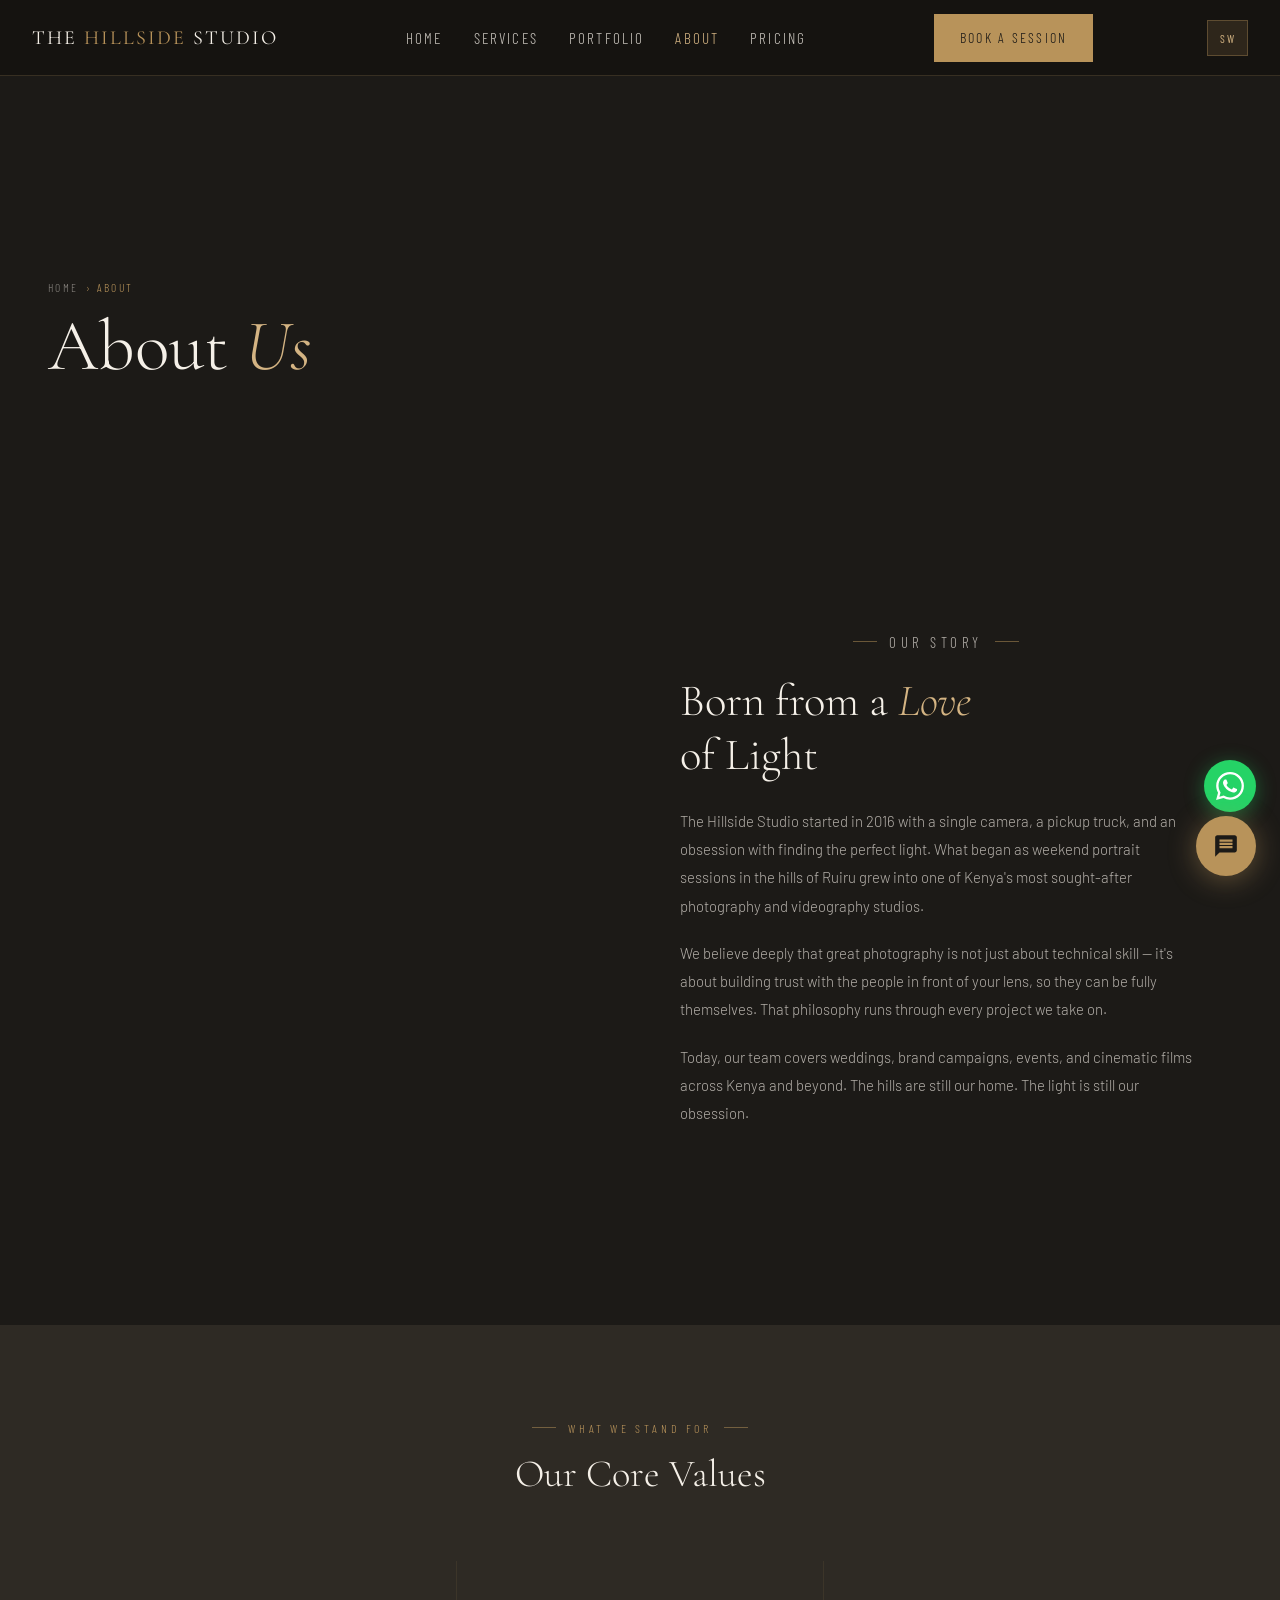
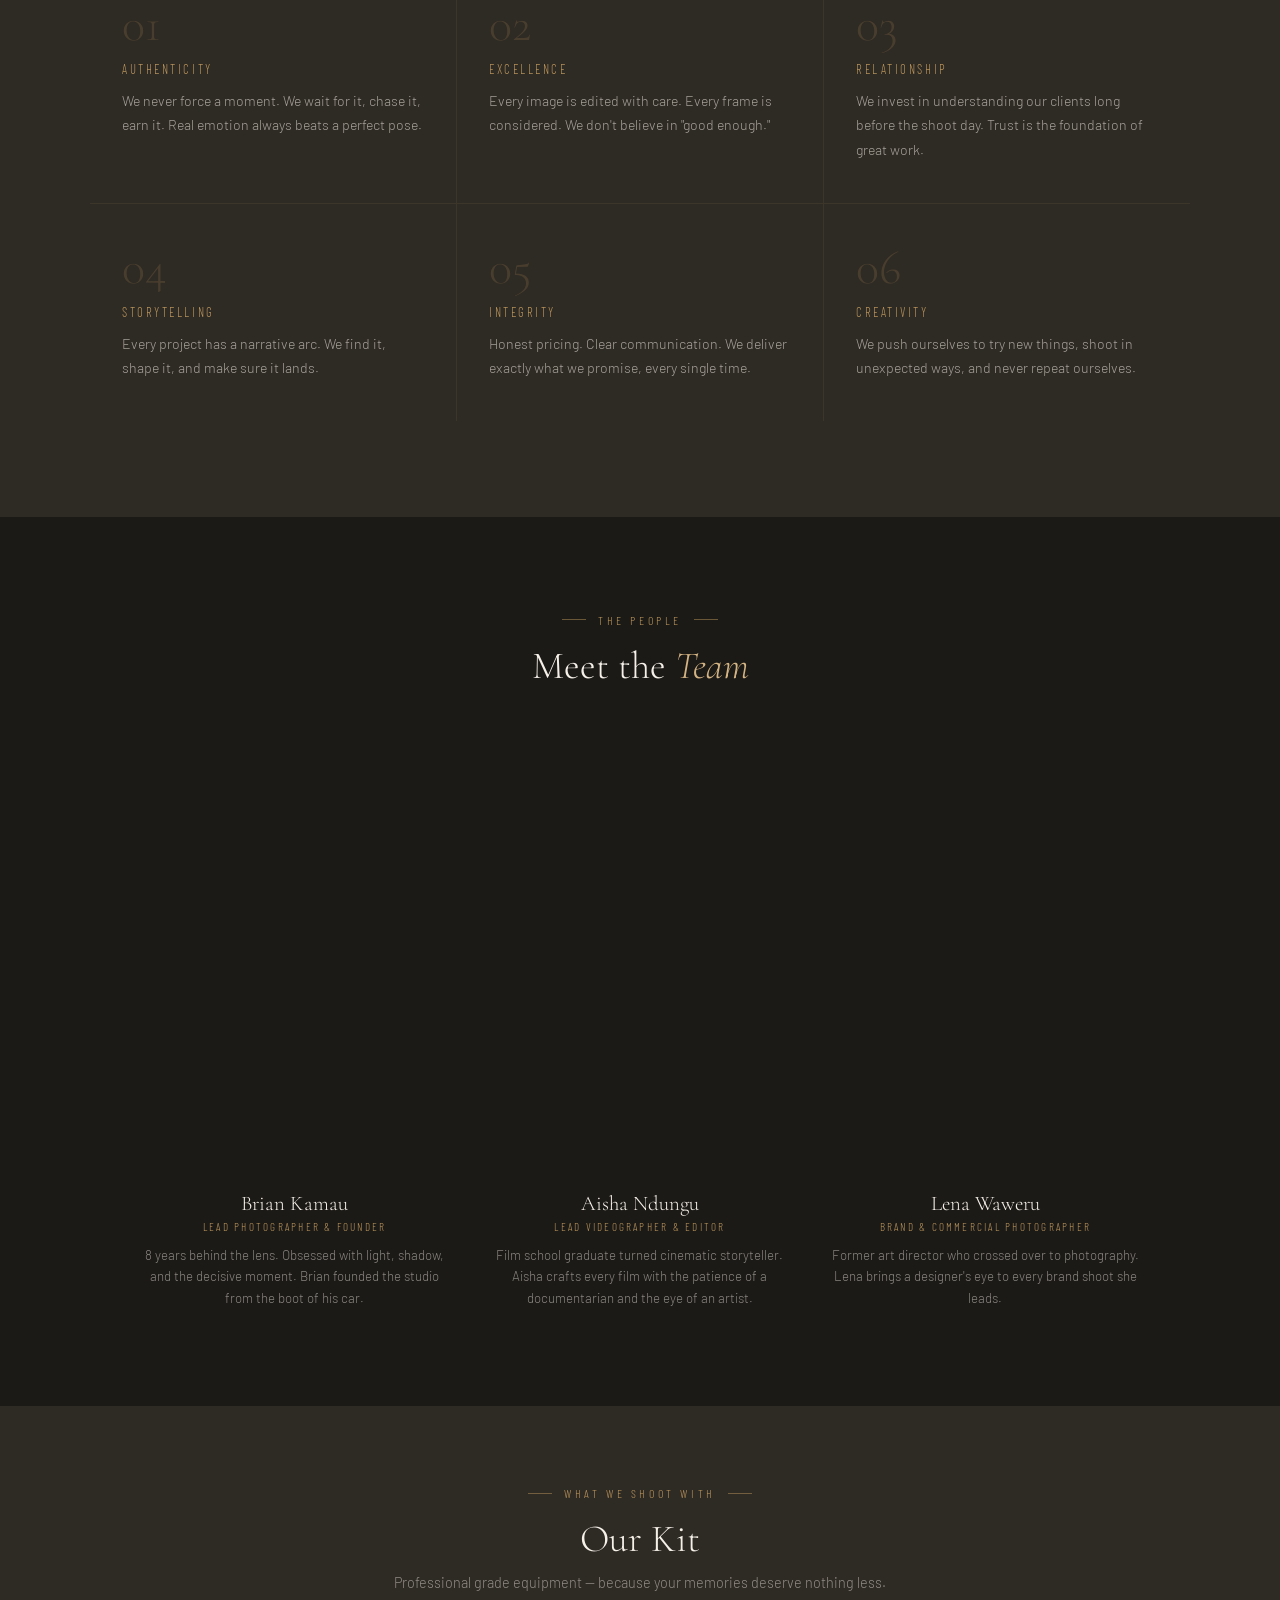
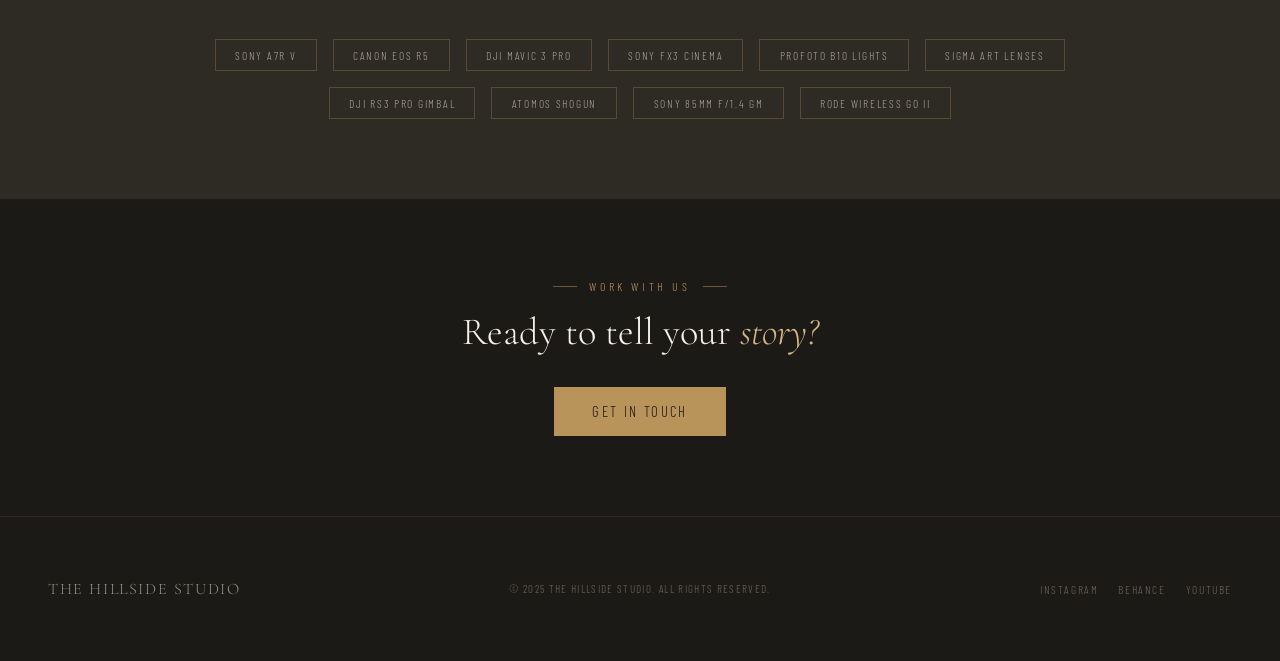
==== about.html @ 827be0e1 "done" ====
<!DOCTYPE html>
<html lang="en">
<head>
<meta charset="UTF-8"/><meta name="viewport" content="width=device-width, initial-scale=1.0"/>
<title>About — The Hillside Studio</title>
<link rel="preconnect" href="https://fonts.googleapis.com"/><link rel="preconnect" href="https://fonts.gstatic.com" crossorigin/>
<link href="https://fonts.googleapis.com/css2?family=Cormorant+Garamond:ital,wght@0,300;0,400;1,300;1,400&family=Barlow:wght@300;400;500&family=Barlow+Condensed:wght@300;400;500;600&display=swap" rel="stylesheet"/>
<link rel="stylesheet" href="shared.css"/>
<style>
.mission{display:grid;grid-template-columns:1fr 1fr;gap:5rem;align-items:center;padding:6rem 3rem;max-width:1200px;margin:0 auto}
.mission-img{width:100%;aspect-ratio:3/4;background:url('https://images.unsplash.com/photo-1552168324-d612d77725e3?w=900&q=80') center/cover;position:relative}
.mission-img::after{content:'';position:absolute;bottom:-1.5rem;right:-1.5rem;width:60%;height:40%;background:url('https://images.unsplash.com/photo-1516035069371-29a1b244cc32?w=600&q=80') center/cover;border:4px solid var(--charcoal)}
.mission-text h2{font-family:var(--font-serif);font-size:clamp(2rem,3.5vw,3rem);font-weight:300;line-height:1.2;margin-bottom:1.5rem}
.mission-text h2 em{color:var(--accent-light);font-style:italic}
.mission-text p{font-size:.93rem;line-height:1.9;color:rgba(245,240,232,.7);margin-bottom:1.2rem}
.values{background:var(--dark-brown);padding:6rem 3rem}
.values-header{text-align:center;max-width:500px;margin:0 auto 4rem}
.values-header h2{font-family:var(--font-serif);font-size:clamp(2rem,3vw,2.8rem);font-weight:300;margin-bottom:.75rem}
.values-grid{display:grid;grid-template-columns:repeat(3,1fr);gap:1px;max-width:1100px;margin:0 auto;background:rgba(184,147,90,.1)}
.value-card{background:var(--dark-brown);padding:2.5rem 2rem}
.v-num{font-family:var(--font-serif);font-size:3rem;color:rgba(184,147,90,.2);line-height:1;margin-bottom:.75rem}
.v-title{font-family:var(--font-cond);font-size:.8rem;letter-spacing:.2em;text-transform:uppercase;color:var(--accent);margin-bottom:.75rem}
.v-desc{font-size:.88rem;line-height:1.75;color:rgba(245,240,232,.6)}
.team{padding:6rem 3rem;max-width:1100px;margin:0 auto}
.team-header{text-align:center;margin-bottom:4rem}
.team-header h2{font-family:var(--font-serif);font-size:clamp(2rem,3vw,2.8rem);font-weight:300}
.team-grid{display:grid;grid-template-columns:repeat(3,1fr);gap:2rem}
.team-card{text-align:center}
.team-photo{width:100%;aspect-ratio:3/4;background-size:cover;background-position:center top;margin-bottom:1.25rem;filter:grayscale(20%);transition:filter .4s}
.team-card:hover .team-photo{filter:grayscale(0)}
.team-name{font-family:var(--font-serif);font-size:1.3rem;font-weight:300;margin-bottom:.25rem}
.team-role{font-family:var(--font-cond);font-size:.7rem;letter-spacing:.2em;text-transform:uppercase;color:var(--accent)}
.team-bio{font-size:.83rem;color:rgba(245,240,232,.5);line-height:1.65;margin-top:.75rem}
.gear{background:var(--dark-brown);padding:5rem 3rem;text-align:center}
.gear h2{font-family:var(--font-serif);font-size:clamp(1.8rem,3vw,2.5rem);font-weight:300;margin-bottom:.75rem}
.gear-sub{font-size:.9rem;color:rgba(245,240,232,.5);margin-bottom:3rem}
.gear-list{display:flex;flex-wrap:wrap;gap:1rem;justify-content:center;max-width:900px;margin:0 auto}
.gear-tag{font-family:var(--font-cond);font-size:.72rem;letter-spacing:.15em;text-transform:uppercase;border:1px solid rgba(184,147,90,.3);color:rgba(245,240,232,.6);padding:.5rem 1.2rem}
@media(max-width:768px){
  .mission{grid-template-columns:1fr;padding:4rem 1.5rem;gap:3rem}
  .mission-img::after{display:none}
  .values{padding:4rem 1.5rem}
  .values-grid{grid-template-columns:1fr}
  .team{padding:4rem 1.5rem}
  .team-grid{grid-template-columns:1fr 1fr}
  .gear{padding:4rem 1.5rem}
}
@media(max-width:500px){.team-grid{grid-template-columns:1fr}}
/* ── GLOBAL MOBILE TOUCH FIX ── */
a,button{-webkit-tap-highlight-color:transparent}
input,select,textarea{font-size:16px!important;} /* prevent iOS zoom */
@media(max-width:600px){
  .page-hero{padding:0 1.25rem 2.5rem}
  .page-hero-content h1{font-size:clamp(2rem,8vw,3rem)}
}
</style>
</head>
<body>
<nav id="navbar" class="solid">
  <a href="../index.html" class="nav-logo">The <span>Hillside</span> Studio</a>
  <ul class="nav-links">
    <li><a href="../index.html">Home</a></li><li><a href="services.html">Services</a></li><li><a href="portfolio.html">Portfolio</a></li><li><a href="about.html" class="active">About</a></li><li><a href="pricing.html">Pricing</a></li>
  </ul>
  <a href="contact.html" class="nav-cta" data-i18n="nav_book">Book a Session</a>
  <button class="lang-toggle" aria-label="Toggle language">SW</button>
  <button class="hamburger" id="hamburger"><span></span><span></span><span></span></button>
</nav>
<div class="mobile-menu" id="mobileMenu">
  <a href="../index.html">Home</a><a href="services.html">Services</a><a href="portfolio.html">Portfolio</a><a href="about.html">About</a><a href="pricing.html">Pricing</a>
  <a href="contact.html" class="mob-cta" data-i18n="mob_book">Book a Session</a>
  <button class="lang-toggle" aria-label="Toggle language">SW</button>
</div>

<div class="page-hero">
  <div class="page-hero-bg" style="background-image:url('https://images.unsplash.com/photo-1552168324-d612d77725e3?w=1600&q=80')"></div>
  <div class="page-hero-overlay"></div>
  <div class="page-hero-content">
    <div class="breadcrumb"><a href="../index.html">Home</a> › About</div>
    <h1>About <em>Us</em></h1>
  </div>
</div>

<section class="mission">
  <div class="mission-img reveal"></div>
  <div class="mission-text">
    <p class="section-label reveal" style="text-align:left">Our Story</p>
    <h2 class="reveal reveal-delay-1">Born from a <em>Love</em><br>of Light</h2>
    <p class="reveal reveal-delay-2">The Hillside Studio started in 2016 with a single camera, a pickup truck, and an obsession with finding the perfect light. What began as weekend portrait sessions in the hills of Ruiru grew into one of Kenya's most sought-after photography and videography studios.</p>
    <p class="reveal reveal-delay-2">We believe deeply that great photography is not just about technical skill — it's about building trust with the people in front of your lens, so they can be fully themselves. That philosophy runs through every project we take on.</p>
    <p class="reveal reveal-delay-2">Today, our team covers weddings, brand campaigns, events, and cinematic films across Kenya and beyond. The hills are still our home. The light is still our obsession.</p>
  </div>
</section>

<section class="values">
  <div class="values-header">
    <p class="section-label reveal">What We Stand For</p>
    <h2 class="reveal reveal-delay-1">Our Core Values</h2>
  </div>
  <div class="values-grid">
    <div class="value-card reveal"><div class="v-num">01</div><div class="v-title">Authenticity</div><p class="v-desc">We never force a moment. We wait for it, chase it, earn it. Real emotion always beats a perfect pose.</p></div>
    <div class="value-card reveal reveal-delay-1"><div class="v-num">02</div><div class="v-title">Excellence</div><p class="v-desc">Every image is edited with care. Every frame is considered. We don't believe in "good enough."</p></div>
    <div class="value-card reveal reveal-delay-2"><div class="v-num">03</div><div class="v-title">Relationship</div><p class="v-desc">We invest in understanding our clients long before the shoot day. Trust is the foundation of great work.</p></div>
    <div class="value-card reveal"><div class="v-num">04</div><div class="v-title">Storytelling</div><p class="v-desc">Every project has a narrative arc. We find it, shape it, and make sure it lands.</p></div>
    <div class="value-card reveal reveal-delay-1"><div class="v-num">05</div><div class="v-title">Integrity</div><p class="v-desc">Honest pricing. Clear communication. We deliver exactly what we promise, every single time.</p></div>
    <div class="value-card reveal reveal-delay-2"><div class="v-num">06</div><div class="v-title">Creativity</div><p class="v-desc">We push ourselves to try new things, shoot in unexpected ways, and never repeat ourselves.</p></div>
  </div>
</section>

<section class="team">
  <div class="team-header">
    <p class="section-label reveal">The People</p>
    <h2 class="reveal reveal-delay-1">Meet the <em style="color:var(--accent-light);font-style:italic">Team</em></h2>
  </div>
  <div class="team-grid">
    <div class="team-card reveal">
      <div class="team-photo" style="background-image:url('https://images.unsplash.com/photo-1506794778202-cad84cf45f1d?w=600&q=80')"></div>
      <div class="team-name">Brian Kamau</div>
      <div class="team-role">Lead Photographer & Founder</div>
      <p class="team-bio">8 years behind the lens. Obsessed with light, shadow, and the decisive moment. Brian founded the studio from the boot of his car.</p>
    </div>
    <div class="team-card reveal reveal-delay-1">
      <div class="team-photo" style="background-image:url('https://images.unsplash.com/photo-1531746020798-e6953c6e8e04?w=600&q=80')"></div>
      <div class="team-name">Aisha Ndungu</div>
      <div class="team-role">Lead Videographer & Editor</div>
      <p class="team-bio">Film school graduate turned cinematic storyteller. Aisha crafts every film with the patience of a documentarian and the eye of an artist.</p>
    </div>
    <div class="team-card reveal reveal-delay-2">
      <div class="team-photo" style="background-image:url('https://images.unsplash.com/photo-1544005313-94ddf0286df2?w=600&q=80')"></div>
      <div class="team-name">Lena Waweru</div>
      <div class="team-role">Brand & Commercial Photographer</div>
      <p class="team-bio">Former art director who crossed over to photography. Lena brings a designer's eye to every brand shoot she leads.</p>
    </div>
  </div>
</section>

<section class="gear">
  <p class="section-label reveal">What We Shoot With</p>
  <h2 class="reveal reveal-delay-1">Our Kit</h2>
  <p class="gear-sub reveal reveal-delay-2">Professional grade equipment — because your memories deserve nothing less.</p>
  <div class="gear-list reveal reveal-delay-2">
    <span class="gear-tag">Sony A7R V</span><span class="gear-tag">Canon EOS R5</span><span class="gear-tag">DJI Mavic 3 Pro</span><span class="gear-tag">Sony FX3 Cinema</span><span class="gear-tag">Profoto B10 Lights</span><span class="gear-tag">Sigma Art Lenses</span><span class="gear-tag">DJI RS3 Pro Gimbal</span><span class="gear-tag">Atomos Shogun</span><span class="gear-tag">Sony 85mm f/1.4 GM</span><span class="gear-tag">Rode Wireless GO II</span>
  </div>
</section>

<div style="text-align:center;padding:5rem 1.5rem">
  <p class="section-label reveal">Work With Us</p>
  <p class="reveal reveal-delay-1" style="font-family:var(--font-serif);font-size:clamp(1.8rem,3vw,2.8rem);font-weight:300;margin-bottom:2rem">Ready to tell your <em style="color:var(--accent-light);font-style:italic">story?</em></p>
  <a href="contact.html" class="btn-primary reveal reveal-delay-2">Get in Touch</a>
</div>

<footer class="site-footer">
  <div class="footer-logo">The Hillside Studio</div>
  <div class="footer-copy">© 2025 The Hillside Studio. All rights reserved.</div>
  <div class="footer-social"><a href="#">Instagram</a><a href="#">Behance</a><a href="#">YouTube</a></div>
</footer>

<button class="wa-btn" id="waBtn" aria-label="WhatsApp" data-tooltip="Chat on WhatsApp"><svg viewBox="0 0 24 24"><path d="M17.472 14.382c-.297-.149-1.758-.867-2.03-.967-.273-.099-.471-.148-.67.15-.197.297-.767.966-.94 1.164-.173.199-.347.223-.644.075-.297-.15-1.255-.463-2.39-1.475-.883-.788-1.48-1.761-1.653-2.059-.173-.297-.018-.458.13-.606.134-.133.298-.347.446-.52.149-.174.198-.298.298-.497.099-.198.05-.371-.025-.52-.075-.149-.669-1.612-.916-2.207-.242-.579-.487-.5-.669-.51-.173-.008-.371-.01-.57-.01-.198 0-.52.074-.792.372-.272.297-1.04 1.016-1.04 2.479 0 1.462 1.065 2.875 1.213 3.074.149.198 2.096 3.2 5.077 4.487.709.306 1.262.489 1.694.625.712.227 1.36.195 1.871.118.571-.085 1.758-.719 2.006-1.413.248-.694.248-1.289.173-1.413-.074-.124-.272-.198-.57-.347m-5.421 7.403h-.004a9.87 9.87 0 01-5.031-1.378l-.361-.214-3.741.982.998-3.648-.235-.374a9.86 9.86 0 01-1.51-5.26c.001-5.45 4.436-9.884 9.888-9.884 2.64 0 5.122 1.03 6.988 2.898a9.825 9.825 0 012.893 6.994c-.003 5.45-4.437 9.884-9.885 9.884m8.413-18.297A11.815 11.815 0 0012.05 0C5.495 0 .16 5.335.157 11.892c0 2.096.547 4.142 1.588 5.945L.057 24l6.305-1.654a11.882 11.882 0 005.683 1.448h.005c6.554 0 11.89-5.335 11.893-11.893a11.821 11.821 0 00-3.48-8.413z"/></svg></button>
<button class="chatbot-bubble" id="chatBubble"><svg viewBox="0 0 24 24"><path d="M20 2H4c-1.1 0-2 .9-2 2v18l4-4h14c1.1 0 2-.9 2-2V4c0-1.1-.9-2-2-2zm-2 12H6v-2h12v2zm0-3H6V9h12v2zm0-3H6V6h12v2z"/></svg><span class="notif" id="chatNotif"></span></button>
<div class="chatbot-window" id="chatWindow">
  <div class="chatbot-header"><div class="chat-avatar">H</div><div class="chat-header-info"><div class="chat-header-name">Hilda — Studio Assistant</div><div class="chat-header-status">Online now</div></div><button class="chatbot-close" id="chatClose">✕</button></div>
  <div class="chatbot-msgs" id="chatMsgs"><div class="msg bot">Want to know more about our team or studio? Ask me anything!</div></div>
  <div class="chat-suggestions" id="chatSuggestions"><button class="chat-suggestion">Meet the team</button><button class="chat-suggestion">Our photography style</button><button class="chat-suggestion">Book a session</button></div>
  <div class="chatbot-input-row"><input class="chatbot-input" id="chatInput" type="text" placeholder="Ask about the team…"/><button class="chatbot-send" id="chatSend">Send</button></div>
</div>
<script src="shared.js"></script><script>initNav(true);</script>
</body></html>
---- shared.css ----
/* ══════════════════════════════════════════════
   THE HILLSIDE STUDIO — SHARED STYLES v2
   Full responsive overhaul: mobile-first
══════════════════════════════════════════════ */

*, *::before, *::after { box-sizing: border-box; margin: 0; padding: 0; }

:root {
  --cream: #F5F0E8;
  --charcoal: #1C1A17;
  --dark-brown: #2E2A24;
  --mid: #6B6357;
  --accent: #B8935A;
  --accent-light: #D4B483;
  --accent-dark: #8C6B3A;
  --font-serif: 'Cormorant Garamond', Georgia, serif;
  --font-sans: 'Barlow', sans-serif;
  --font-cond: 'Barlow Condensed', sans-serif;
  /* spacing scale */
  --space-xs: 0.5rem;
  --space-sm: 1rem;
  --space-md: 2rem;
  --space-lg: 4rem;
  --space-xl: 6rem;
  /* touch targets */
  --touch: 48px;
}

html { scroll-behavior: smooth; font-size: 16px; }
body {
  background: var(--charcoal);
  color: var(--cream);
  font-family: var(--font-sans);
  font-weight: 300;
  overflow-x: hidden;
  -webkit-font-smoothing: antialiased;
}

/* ══ NAV ══ */
nav {
  position: fixed; top: 0; left: 0; right: 0; z-index: 200;
  display: flex; align-items: center; justify-content: space-between;
  padding: 1.4rem 2rem;
  transition: background 0.4s ease, padding 0.4s ease, box-shadow 0.4s ease;
}
nav.scrolled, nav.solid {
  background: rgba(22, 20, 17, 0.97);
  backdrop-filter: blur(16px);
  -webkit-backdrop-filter: blur(16px);
  padding: 0.85rem 2rem;
  box-shadow: 0 1px 0 rgba(184,147,90,0.18);
}

/* Logo — bigger, more readable */
.nav-logo {
  font-family: var(--font-serif);
  font-size: 1.25rem;
  font-weight: 400;
  letter-spacing: 0.1em;
  text-transform: uppercase;
  color: var(--cream);
  text-decoration: none;
  line-height: 1;
  flex-shrink: 0;
  z-index: 210;
}
.nav-logo span { color: var(--accent); }

/* Desktop links */
.nav-links {
  display: flex;
  gap: 0.25rem;
  list-style: none;
}
.nav-links a {
  font-family: var(--font-cond);
  font-size: 0.95rem;
  letter-spacing: 0.14em;
  text-transform: uppercase;
  color: var(--cream);
  text-decoration: none;
  padding: 0.5rem 0.85rem;
  opacity: 0.8;
  transition: opacity 0.25s, color 0.25s;
  min-height: var(--touch);
  display: flex; align-items: center;
}
.nav-links a:hover, .nav-links a.active {
  opacity: 1;
  color: var(--accent-light);
}

/* CTA Button — desktop */
.nav-cta {
  font-family: var(--font-cond);
  font-size: 0.88rem;
  letter-spacing: 0.16em;
  text-transform: uppercase;
  color: var(--charcoal);
  background: var(--accent);
  padding: 0.7rem 1.6rem;
  text-decoration: none;
  min-height: var(--touch);
  display: flex; align-items: center;
  transition: background 0.25s, transform 0.2s;
  white-space: nowrap;
}
.nav-cta:hover { background: var(--accent-light); transform: translateY(-1px); }

/* ══ HAMBURGER ══ */
.hamburger {
  display: none;
  flex-direction: column;
  justify-content: center;
  gap: 6px;
  cursor: pointer;
  background: none;
  border: none;
  padding: 10px;
  z-index: 210;
  min-width: var(--touch);
  min-height: var(--touch);
}
.hamburger span {
  display: block;
  width: 28px; height: 2px;
  background: var(--cream);
  border-radius: 2px;
  transition: transform 0.35s cubic-bezier(0.23,1,0.32,1), opacity 0.25s, width 0.3s;
  transform-origin: center;
}
.hamburger.open span:nth-child(1) { transform: translateY(8px) rotate(45deg); }
.hamburger.open span:nth-child(2) { opacity: 0; width: 0; }
.hamburger.open span:nth-child(3) { transform: translateY(-8px) rotate(-45deg); }

/* ══ MOBILE MENU OVERLAY ══ */
.mobile-menu {
  position: fixed; inset: 0; z-index: 190;
  background: rgba(18, 16, 13, 0.99);
  display: flex; flex-direction: column;
  align-items: center; justify-content: center;
  gap: 0;
  opacity: 0; pointer-events: none;
  transition: opacity 0.38s ease;
  padding: 2rem;
}
.mobile-menu.open { opacity: 1; pointer-events: all; }

.mobile-menu a {
  font-family: var(--font-serif);
  font-size: clamp(2rem, 8vw, 3rem);
  font-weight: 300;
  color: rgba(245,240,232,0.85);
  text-decoration: none;
  padding: 0.65rem 0;
  width: 100%; text-align: center;
  border-bottom: 1px solid rgba(184,147,90,0.1);
  opacity: 0; transform: translateY(18px);
  transition: opacity 0.4s, transform 0.4s, color 0.25s;
}
.mobile-menu a:first-child { border-top: 1px solid rgba(184,147,90,0.1); }
.mobile-menu.open a { opacity: 1; transform: translateY(0); }
.mobile-menu.open a:nth-child(1) { transition-delay: 0.08s; }
.mobile-menu.open a:nth-child(2) { transition-delay: 0.13s; }
.mobile-menu.open a:nth-child(3) { transition-delay: 0.18s; }
.mobile-menu.open a:nth-child(4) { transition-delay: 0.23s; }
.mobile-menu.open a:nth-child(5) { transition-delay: 0.28s; }
.mobile-menu.open a:nth-child(6) { transition-delay: 0.33s; }
.mobile-menu a:hover { color: var(--accent-light); }

.mobile-menu .mob-cta {
  font-family: var(--font-cond);
  font-size: 0.95rem;
  letter-spacing: 0.2em;
  text-transform: uppercase;
  color: var(--charcoal) !important;
  background: var(--accent);
  margin-top: 2rem;
  padding: 1rem 2.5rem;
  border: none !important;
  border-radius: 0;
  min-height: var(--touch);
  display: inline-flex; align-items: center; justify-content: center;
  width: auto;
}

/* ══ SHARED BUTTONS ══ */
.btn-primary {
  font-family: var(--font-cond);
  font-size: 0.92rem;
  letter-spacing: 0.16em;
  text-transform: uppercase;
  color: var(--charcoal);
  background: var(--accent);
  padding: 0.95rem 2.4rem;
  text-decoration: none;
  display: inline-flex; align-items: center; justify-content: center;
  min-height: var(--touch);
  transition: background 0.25s, transform 0.2s;
  white-space: nowrap;
}
.btn-primary:hover { background: var(--accent-light); transform: translateY(-2px); }

.btn-outline {
  font-family: var(--font-cond);
  font-size: 0.92rem;
  letter-spacing: 0.16em;
  text-transform: uppercase;
  color: var(--cream);
  border: 1px solid rgba(245,240,232,0.4);
  padding: 0.95rem 2.4rem;
  text-decoration: none;
  display: inline-flex; align-items: center; justify-content: center;
  min-height: var(--touch);
  transition: border-color 0.25s, background 0.25s, transform 0.2s;
  white-space: nowrap;
}
.btn-outline:hover {
  border-color: var(--accent);
  background: rgba(184,147,90,0.1);
  transform: translateY(-2px);
}

/* ══ SECTION LABEL ══ */
.section-label {
  font-family: var(--font-cond);
  font-size: 0.75rem;
  letter-spacing: 0.3em;
  text-transform: uppercase;
  color: var(--accent);
  margin-bottom: 1rem;
  text-align: center;
  display: flex; align-items: center; justify-content: center; gap: 0.75rem;
}
.section-label::before, .section-label::after {
  content: ''; display: block;
  width: 24px; height: 1px; background: var(--accent); opacity: 0.5;
}

/* ══ SCROLL REVEAL ══ */
.reveal {
  opacity: 0; transform: translateY(24px);
  transition: opacity 0.75s ease, transform 0.75s ease;
}
.reveal.visible { opacity: 1; transform: translateY(0); }
.reveal-delay-1 { transition-delay: 0.1s; }
.reveal-delay-2 { transition-delay: 0.2s; }
.reveal-delay-3 { transition-delay: 0.3s; }
.reveal-delay-4 { transition-delay: 0.4s; }

/* ══ PAGE HERO (inner pages) ══ */
.page-hero {
  height: clamp(320px, 50vh, 520px);
  position: relative;
  display: flex; align-items: flex-end;
  padding: 0 clamp(1.5rem, 5vw, 3rem) clamp(2.5rem, 5vw, 4rem);
  overflow: hidden;
  margin-top: 0;
}
.page-hero-bg {
  position: absolute; inset: 0;
  background-size: cover; background-position: center;
}
.page-hero-overlay {
  position: absolute; inset: 0;
  background: linear-gradient(to bottom, rgba(28,26,23,0.35) 0%, rgba(28,26,23,0.88) 100%);
}
.page-hero-content { position: relative; z-index: 2; }
.page-hero-content h1 {
  font-family: var(--font-serif);
  font-size: clamp(2.4rem, 6vw, 4.5rem);
  font-weight: 300; line-height: 1.08;
}
.page-hero-content h1 em { color: var(--accent-light); font-style: italic; }

.breadcrumb {
  font-family: var(--font-cond);
  font-size: 0.72rem;
  letter-spacing: 0.2em;
  text-transform: uppercase;
  color: var(--accent);
  margin-bottom: 0.9rem;
  display: flex; align-items: center; gap: 0.5rem;
}
.breadcrumb a { color: rgba(245,240,232,0.5); text-decoration: none; transition: color 0.2s; }
.breadcrumb a:hover { color: var(--accent); }
.breadcrumb span { opacity: 0.4; }

/* ══ CHATBOT ══ */
.chatbot-bubble {
  position: fixed; bottom: 1.5rem; right: 1.5rem; z-index: 500;
  width: 60px; height: 60px; border-radius: 50%;
  background: var(--accent); border: none; cursor: pointer;
  display: flex; align-items: center; justify-content: center;
  box-shadow: 0 4px 28px rgba(184,147,90,0.45);
  transition: transform 0.3s, box-shadow 0.3s;
}
.chatbot-bubble:hover { transform: scale(1.08); box-shadow: 0 6px 36px rgba(184,147,90,0.6); }
.chatbot-bubble:active { transform: scale(0.96); }
.chatbot-bubble svg { width: 26px; height: 26px; fill: var(--charcoal); }
.chatbot-bubble .notif {
  position: absolute; top: 3px; right: 3px;
  width: 12px; height: 12px; background: #e05252; border-radius: 50%;
  border: 2px solid var(--charcoal);
  display: none;
  animation: pulse 2s infinite;
}
@keyframes pulse { 0%,100%{transform:scale(1)} 50%{transform:scale(1.2)} }

.chatbot-window {
  position: fixed;
  bottom: 5.5rem; right: 1.5rem;
  z-index: 500;
  width: min(380px, calc(100vw - 2rem));
  max-height: min(580px, calc(100vh - 8rem));
  background: var(--dark-brown);
  border: 1px solid rgba(184,147,90,0.22);
  display: flex; flex-direction: column;
  opacity: 0; pointer-events: none;
  transform: translateY(14px) scale(0.97);
  transition: opacity 0.32s ease, transform 0.32s ease;
  overflow: hidden;
  box-shadow: 0 16px 48px rgba(0,0,0,0.5);
}
.chatbot-window.open { opacity: 1; pointer-events: all; transform: translateY(0) scale(1); }

.chatbot-header {
  display: flex; align-items: center; gap: 0.75rem;
  padding: 0.9rem 1.1rem;
  background: rgba(184,147,90,0.1);
  border-bottom: 1px solid rgba(184,147,90,0.15);
  flex-shrink: 0;
}
.chat-avatar {
  width: 36px; height: 36px; border-radius: 50%;
  background: var(--accent); flex-shrink: 0;
  display: flex; align-items: center; justify-content: center;
  font-family: var(--font-serif); font-size: 1.1rem;
  color: var(--charcoal); font-weight: 400;
}
.chat-header-info { flex: 1; min-width: 0; }
.chat-header-name {
  font-family: var(--font-cond); font-size: 0.82rem;
  letter-spacing: 0.1em; text-transform: uppercase; color: var(--cream);
}
.chat-header-status {
  font-size: 0.72rem; color: #6dc97a; margin-top: 2px;
  display: flex; align-items: center; gap: 0.4rem;
}
.chat-header-status::before {
  content: ''; display: block; width: 7px; height: 7px;
  background: #6dc97a; border-radius: 50%;
  animation: pulse 2.5s infinite;
}
.chatbot-close {
  background: none; border: none; cursor: pointer;
  color: var(--mid); font-size: 1.4rem; line-height: 1;
  padding: 6px; min-width: 36px; min-height: 36px;
  display: flex; align-items: center; justify-content: center;
  transition: color 0.2s;
}
.chatbot-close:hover { color: var(--cream); }

.chatbot-msgs {
  flex: 1; overflow-y: auto; padding: 1rem;
  display: flex; flex-direction: column; gap: 0.7rem;
  scroll-behavior: smooth;
  scrollbar-width: thin;
  scrollbar-color: rgba(184,147,90,0.2) transparent;
  overscroll-behavior: contain;
}
.msg {
  max-width: 88%; font-size: 0.875rem; line-height: 1.6;
  padding: 0.7rem 1rem;
  animation: msgIn 0.28s ease;
}
@keyframes msgIn { from{opacity:0;transform:translateY(6px)} to{opacity:1;transform:translateY(0)} }
.msg.bot {
  background: rgba(255,255,255,0.05);
  color: var(--cream); align-self: flex-start;
  border-left: 2px solid var(--accent);
}
.msg.user {
  background: var(--accent); color: var(--charcoal);
  align-self: flex-end; font-weight: 400;
}
.msg.typing {
  display: flex; gap: 5px; align-items: center;
  padding: 0.85rem 1rem; background: rgba(255,255,255,0.05);
  border-left: 2px solid var(--accent); align-self: flex-start;
}
.dot { width: 7px; height: 7px; background: var(--mid); border-radius: 50%; animation: blink 1.2s infinite; }
.dot:nth-child(2) { animation-delay: 0.2s; }
.dot:nth-child(3) { animation-delay: 0.4s; }
@keyframes blink { 0%,80%,100%{opacity:0.3} 40%{opacity:1} }

.chat-suggestions {
  display: flex; flex-wrap: wrap; gap: 0.4rem;
  padding: 0.5rem 1rem 0.6rem;
  flex-shrink: 0;
}
.chat-suggestion {
  font-family: var(--font-cond); font-size: 0.72rem;
  letter-spacing: 0.06em; text-transform: uppercase;
  background: transparent; border: 1px solid rgba(184,147,90,0.32);
  color: var(--accent-light); padding: 0.4rem 0.85rem; cursor: pointer;
  transition: background 0.22s, border-color 0.22s;
  min-height: 36px; display: flex; align-items: center;
}
.chat-suggestion:hover { background: rgba(184,147,90,0.12); border-color: var(--accent); }

.chatbot-input-row {
  display: flex; border-top: 1px solid rgba(184,147,90,0.15); flex-shrink: 0;
}
.chatbot-input {
  flex: 1; background: transparent; border: none; outline: none;
  padding: 0.9rem 1rem;
  font-family: var(--font-sans); font-size: 0.92rem;
  color: var(--cream); font-weight: 300;
  min-height: var(--touch);
}
.chatbot-input::placeholder { color: var(--mid); }
.chatbot-send {
  background: var(--accent); border: none; cursor: pointer;
  padding: 0 1.2rem; color: var(--charcoal);
  font-family: var(--font-cond); font-size: 0.8rem;
  letter-spacing: 0.1em; text-transform: uppercase;
  min-width: 60px; min-height: var(--touch);
  transition: background 0.22s;
  flex-shrink: 0;
}
.chatbot-send:hover { background: var(--accent-light); }
.chatbot-send:active { background: var(--accent-dark); }

/* ══ FOOTER ══ */
.site-footer {
  padding: clamp(2rem, 4vw, 3rem);
  display: grid;
  grid-template-columns: 1fr auto 1fr;
  align-items: center;
  border-top: 1px solid rgba(184,147,90,0.12);
  gap: 1rem;
}
.footer-logo {
  font-family: var(--font-serif); font-size: 1rem;
  letter-spacing: 0.1em; text-transform: uppercase;
  color: var(--cream); opacity: 0.55;
}
.footer-copy {
  font-family: var(--font-cond); font-size: 0.7rem;
  letter-spacing: 0.12em; text-transform: uppercase;
  color: var(--mid); text-align: center;
}
.footer-social {
  display: flex; gap: 1.25rem; justify-content: flex-end;
}
.footer-social a {
  font-family: var(--font-cond); font-size: 0.72rem;
  letter-spacing: 0.14em; text-transform: uppercase;
  color: var(--mid); text-decoration: none;
  transition: color 0.25s;
  min-height: var(--touch); display: flex; align-items: center;
}
.footer-social a:hover { color: var(--accent); }

/* ══ RESPONSIVE BREAKPOINTS ══ */

/* Tablet: hide desktop links, show hamburger */
@media (max-width: 900px) {
  .nav-links { display: none; }
  .nav-cta { display: none; }
  .hamburger { display: flex; }

  .site-footer {
    grid-template-columns: 1fr;
    text-align: center;
    gap: 1rem;
  }
  .footer-social { justify-content: center; }
}

/* Mobile */
@media (max-width: 600px) {
  nav { padding: 1rem 1.25rem; }
  nav.scrolled, nav.solid { padding: 0.75rem 1.25rem; }

  .nav-logo { font-size: 1.1rem; }

  .page-hero { padding: 0 1.25rem 2.5rem; }

  .chatbot-bubble { bottom: 1.25rem; right: 1.25rem; width: 56px; height: 56px; }
  .chatbot-window { bottom: 5rem; right: 0.75rem; width: calc(100vw - 1.5rem); }

  .site-footer { padding: 2rem 1.25rem; }

  .btn-primary, .btn-outline {
    font-size: 0.85rem; padding: 0.9rem 1.8rem;
  }
}

/* Very small phones */
@media (max-width: 380px) {
  .nav-logo { font-size: 1rem; letter-spacing: 0.06em; }
}

/* ══════════════════════════════════════════════
   WHATSAPP BUTTON + LANGUAGE TOGGLE — v3
══════════════════════════════════════════════ */

/* WhatsApp float button */
.wa-btn {
  position: fixed;
  bottom: 5.5rem;
  right: 1.5rem;
  z-index: 499;
  width: 52px; height: 52px;
  border-radius: 50%;
  background: #25D366;
  border: none; cursor: pointer;
  display: flex; align-items: center; justify-content: center;
  box-shadow: 0 4px 20px rgba(37,211,102,0.4);
  transition: transform 0.3s, box-shadow 0.3s;
}
.wa-btn:hover { transform: scale(1.1); box-shadow: 0 6px 28px rgba(37,211,102,0.55); }
.wa-btn:active { transform: scale(0.95); }
.wa-btn svg { width: 28px; height: 28px; fill: #fff; }

/* Tooltip on hover */
.wa-btn::before {
  content: attr(data-tooltip);
  position: absolute;
  right: calc(100% + 10px);
  top: 50%; transform: translateY(-50%);
  background: rgba(22,20,17,0.95);
  color: var(--cream);
  font-family: var(--font-cond);
  font-size: 0.68rem;
  letter-spacing: 0.12em;
  text-transform: uppercase;
  white-space: nowrap;
  padding: 0.4rem 0.75rem;
  border: 1px solid rgba(184,147,90,0.2);
  opacity: 0;
  pointer-events: none;
  transition: opacity 0.25s;
}
.wa-btn:hover::before { opacity: 1; }

/* Stack adjustment when both chatbot + wa visible */
.chatbot-bubble { bottom: 1.5rem; }
@media (max-width: 600px) {
  .wa-btn { bottom: 4.8rem; right: 1.25rem; width: 48px; height: 48px; }
  .wa-btn::before { display: none; }
  .chatbot-bubble { bottom: 1.25rem; right: 1.25rem; }
}

/* Language toggle button */
.lang-toggle {
  background: rgba(184,147,90,0.15);
  border: 1px solid rgba(184,147,90,0.35);
  color: var(--accent-light);
  font-family: var(--font-cond);
  font-size: 0.72rem;
  letter-spacing: 0.18em;
  text-transform: uppercase;
  padding: 0.38rem 0.7rem;
  cursor: pointer;
  transition: background 0.25s, border-color 0.25s, color 0.25s;
  min-height: 36px;
  display: flex; align-items: center;
}
.lang-toggle:hover {
  background: rgba(184,147,90,0.28);
  border-color: var(--accent);
  color: var(--cream);
}

/* Mobile lang toggle in menu */
.mobile-menu .lang-toggle {
  font-size: 0.85rem;
  padding: 0.6rem 1.5rem;
  margin-top: 0.5rem;
  border-color: rgba(184,147,90,0.3);
  background: transparent;
}

/* Success Modal (booking confirmation) */
.success-modal-overlay {
  position: fixed; inset: 0; z-index: 900;
  background: rgba(18,16,13,0.88);
  display: flex; align-items: center; justify-content: center;
  padding: 1.5rem;
  opacity: 0; pointer-events: none;
  transition: opacity 0.35s ease;
}
.success-modal-overlay.open { opacity: 1; pointer-events: all; }

.success-modal {
  background: var(--dark-brown);
  border: 1px solid rgba(184,147,90,0.25);
  max-width: 480px; width: 100%;
  padding: clamp(2rem,5vw,3rem);
  text-align: center;
  transform: translateY(20px) scale(0.97);
  transition: transform 0.35s ease;
  position: relative;
}
.success-modal-overlay.open .success-modal { transform: translateY(0) scale(1); }

.success-icon {
  width: 68px; height: 68px; border-radius: 50%;
  background: rgba(74,124,89,0.18);
  border: 1px solid rgba(74,124,89,0.45);
  margin: 0 auto 1.5rem;
  display: flex; align-items: center; justify-content: center;
  font-size: 1.8rem;
}
.success-modal h2 {
  font-family: var(--font-serif);
  font-size: clamp(1.6rem,3.5vw,2.2rem);
  font-weight: 300; line-height: 1.2;
  margin-bottom: 0.75rem; color: var(--cream);
}
.success-modal h2 em { color: var(--accent-light); font-style: italic; }
.success-modal p {
  font-size: 0.9rem; line-height: 1.75;
  color: rgba(245,240,232,0.62);
  margin-bottom: 1.75rem;
}
.success-modal-name {
  font-family: var(--font-cond); font-size: 0.72rem;
  letter-spacing: 0.18em; text-transform: uppercase;
  color: var(--accent); margin-bottom: 1.25rem;
}
.success-close {
  background: var(--accent); border: none; cursor: pointer;
  font-family: var(--font-cond); font-size: 0.82rem;
  letter-spacing: 0.16em; text-transform: uppercase;
  color: var(--charcoal); padding: 0.85rem 2rem;
  min-height: 48px; transition: background 0.25s;
}
.success-close:hover { background: var(--accent-light); }
.success-wa {
  display: inline-flex; align-items: center; gap: 0.5rem;
  font-family: var(--font-cond); font-size: 0.75rem;
  letter-spacing: 0.14em; text-transform: uppercase;
  color: #25D366; text-decoration: none;
  margin-top: 1rem; padding: 0.7rem 1.5rem;
  border: 1px solid rgba(37,211,102,0.35);
  transition: background 0.25s, border-color 0.25s;
  min-height: 44px;
}
.success-wa:hover { background: rgba(37,211,102,0.1); border-color: #25D366; }
.success-actions { display: flex; gap: 0.75rem; justify-content: center; flex-wrap: wrap; }
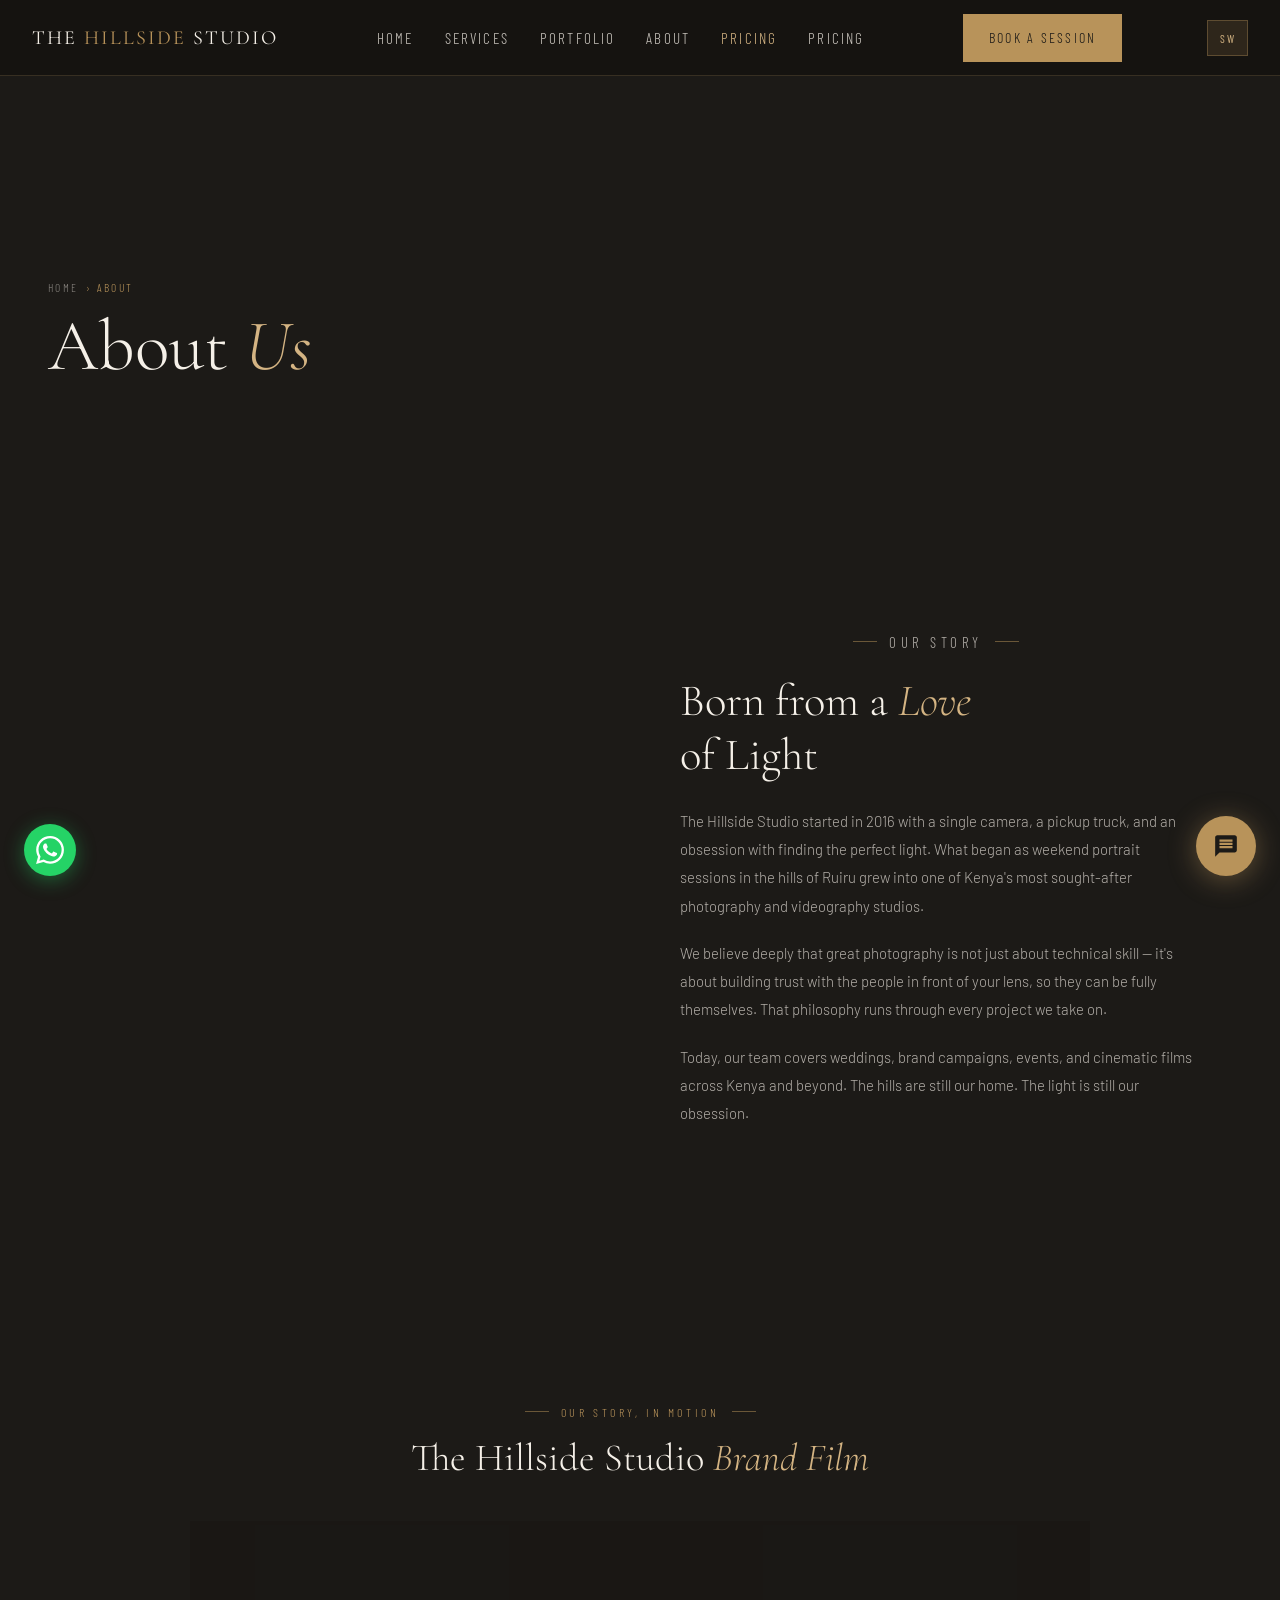
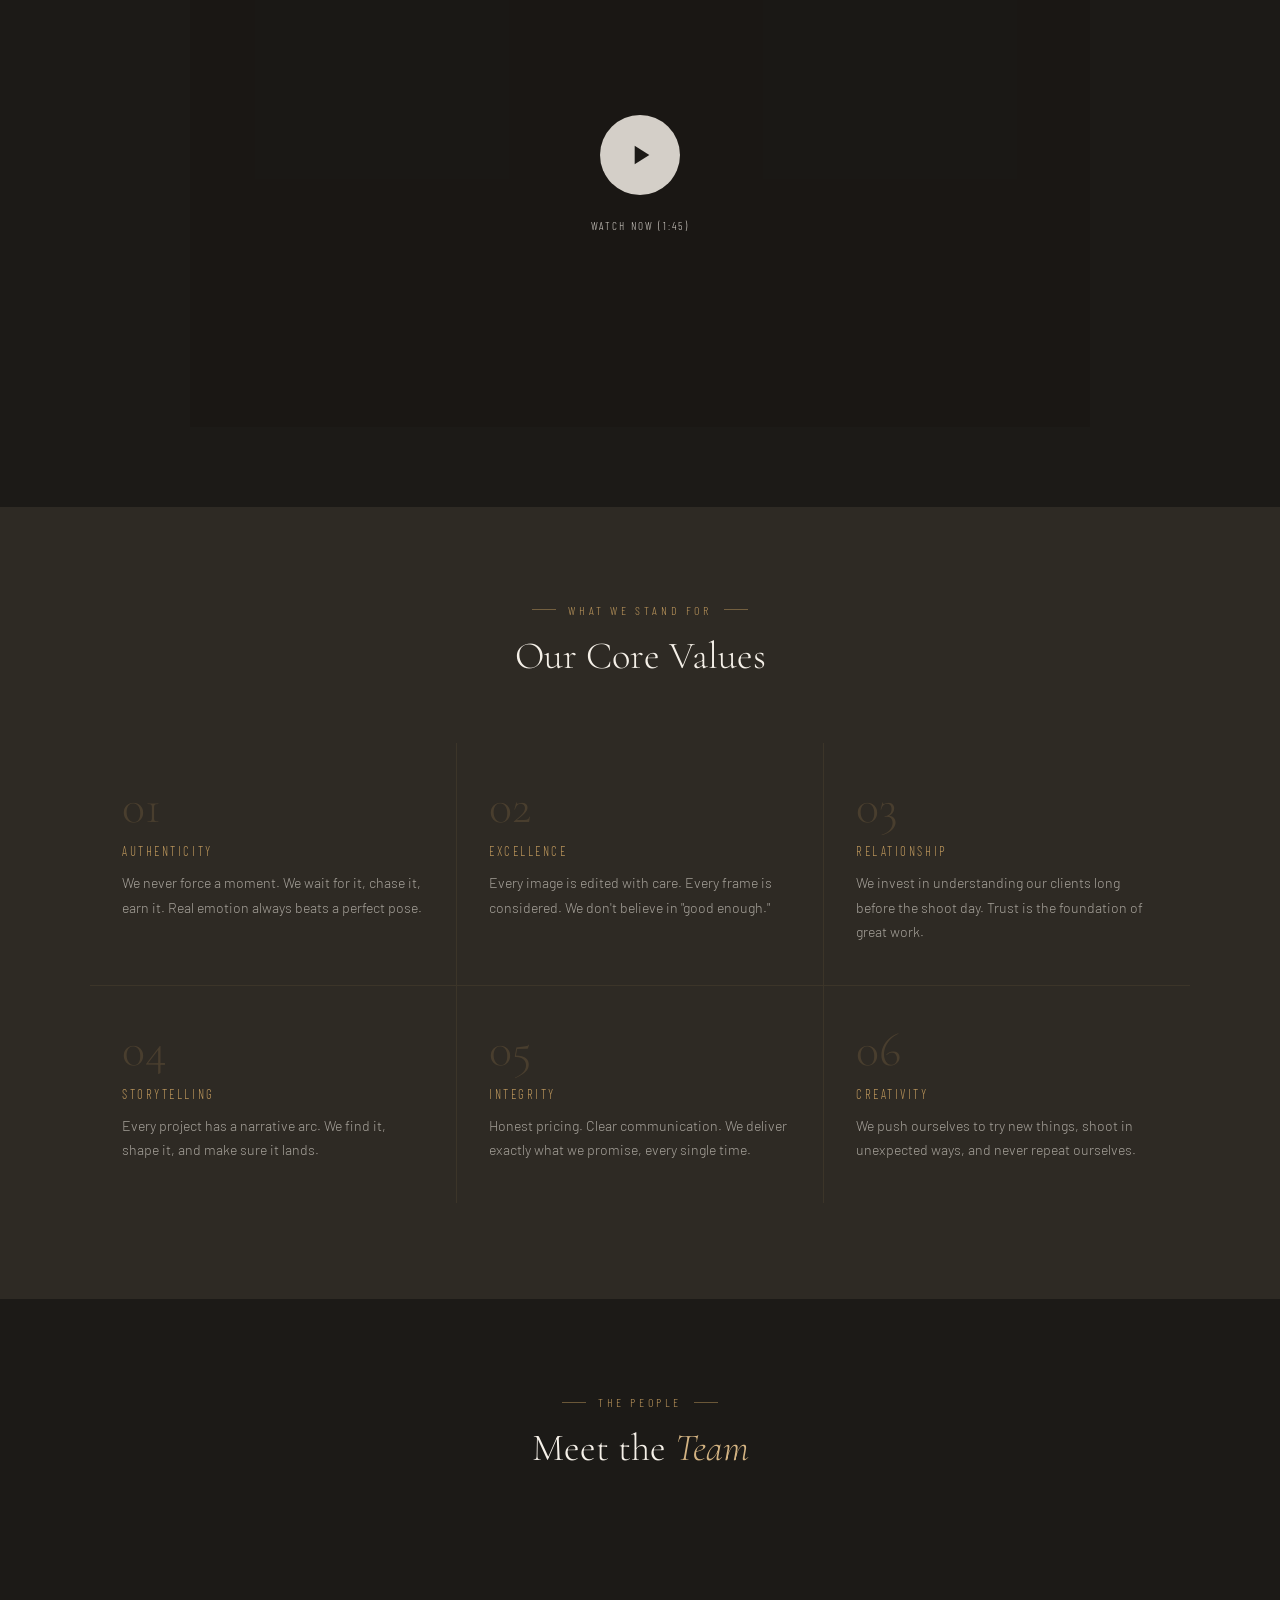
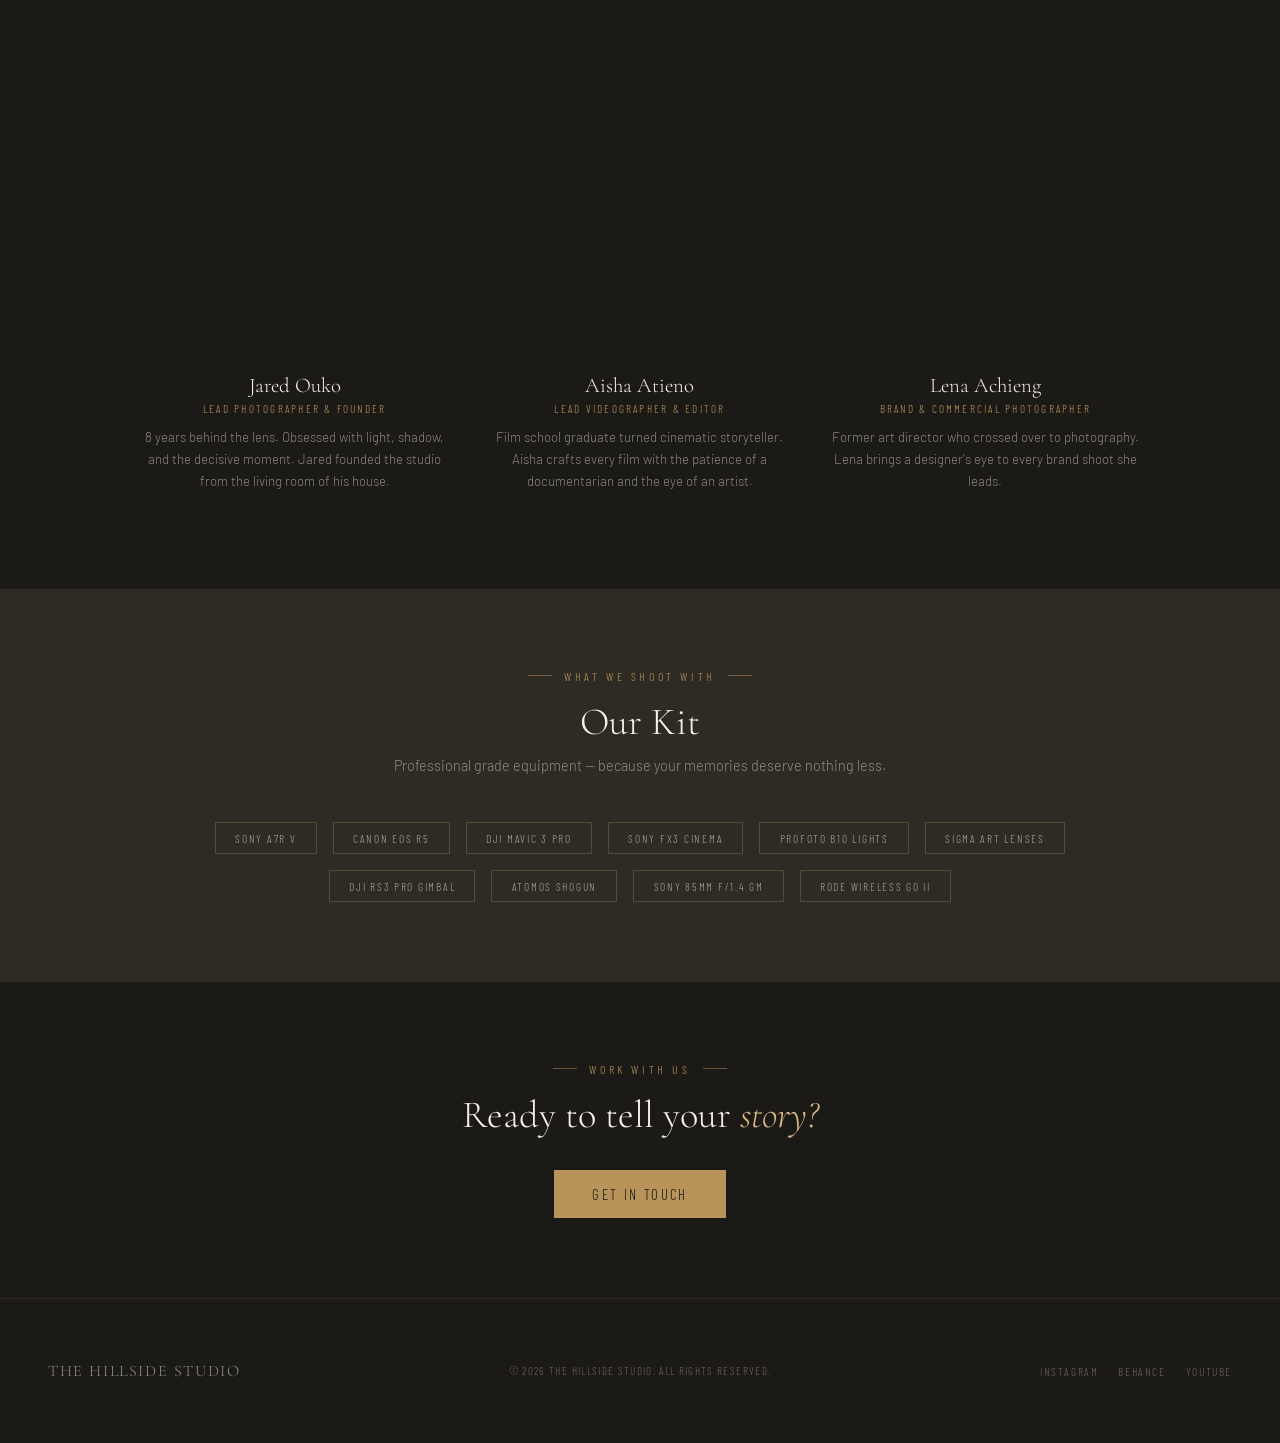
==== commit 0888b4ac: "done" ====
--- a/about.html
+++ b/about.html
@@ -13,6 +13,18 @@
 .mission-text h2{font-family:var(--font-serif);font-size:clamp(2rem,3.5vw,3rem);font-weight:300;line-height:1.2;margin-bottom:1.5rem}
 .mission-text h2 em{color:var(--accent-light);font-style:italic}
 .mission-text p{font-size:.93rem;line-height:1.9;color:rgba(245,240,232,.7);margin-bottom:1.2rem}
+.brand-film{padding:5rem 3rem;text-align:center}
+.brand-film h2{font-family:var(--font-serif);font-size:clamp(1.8rem,3vw,2.5rem);font-weight:300;margin-bottom:2.5rem}
+.brand-film h2 em{color:var(--accent-light);font-style:italic}
+.film-showcase{max-width:900px;margin:0 auto;position:relative;display:block;text-decoration:none;overflow:hidden}
+.film-thumb{width:100%;aspect-ratio:16/9;background:url('https://images.unsplash.com/photo-1552168324-d612d77725e3?w=1600&q=80') center/cover;transition:transform .5s}
+.film-showcase:hover .film-thumb{transform:scale(1.03)}
+.film-overlay{position:absolute;inset:0;background:rgba(20,18,15,0.3);display:flex;flex-direction:column;align-items:center;justify-content:center;transition:background .3s}
+.film-showcase:hover .film-overlay{background:rgba(20,18,15,0.5)}
+.film-play{width:clamp(60px,9vw,80px);height:clamp(60px,9vw,80px);background:rgba(245,240,232,0.85);border-radius:50%;display:flex;align-items:center;justify-content:center;transition:transform .3s}
+.film-play svg{fill:var(--charcoal);width:40%;height:40%}
+.film-showcase:hover .film-play{transform:scale(1.1);background:var(--cream)}
+.film-caption{font-family:var(--font-cond);font-size:.7rem;letter-spacing:.2em;text-transform:uppercase;color:var(--cream);margin-top:1.5rem;opacity:.8}
 .values{background:var(--dark-brown);padding:6rem 3rem}
 .values-header{text-align:center;max-width:500px;margin:0 auto 4rem}
 .values-header h2{font-family:var(--font-serif);font-size:clamp(2rem,3vw,2.8rem);font-weight:300;margin-bottom:.75rem}
@@ -39,6 +51,7 @@
 @media(max-width:768px){
   .mission{grid-template-columns:1fr;padding:4rem 1.5rem;gap:3rem}
   .mission-img::after{display:none}
+  .brand-film{padding:4rem 1.5rem}
   .values{padding:4rem 1.5rem}
   .values-grid{grid-template-columns:1fr}
   .team{padding:4rem 1.5rem}
@@ -57,16 +70,16 @@
 </head>
 <body>
 <nav id="navbar" class="solid">
-  <a href="../index.html" class="nav-logo">The <span>Hillside</span> Studio</a>
+  <a href="index.html" class="nav-logo">The <span>Hillside</span> Studio</a>
   <ul class="nav-links">
-    <li><a href="../index.html">Home</a></li><li><a href="services.html">Services</a></li><li><a href="portfolio.html">Portfolio</a></li><li><a href="about.html" class="active">About</a></li><li><a href="pricing.html">Pricing</a></li>
+    <li><a href="index.html">Home</a></li><li><a href="services.html">Services</a></li><li><a href="projects.html">Projects</a></li><li><a href="portfolio.html">Portfolio</a></li><li><a href="about.html" class="active">About</a></li><li><a href="pricing.html">Pricing</a></li>
   </ul>
   <a href="contact.html" class="nav-cta" data-i18n="nav_book">Book a Session</a>
   <button class="lang-toggle" aria-label="Toggle language">SW</button>
   <button class="hamburger" id="hamburger"><span></span><span></span><span></span></button>
 </nav>
 <div class="mobile-menu" id="mobileMenu">
-  <a href="../index.html">Home</a><a href="services.html">Services</a><a href="portfolio.html">Portfolio</a><a href="about.html">About</a><a href="pricing.html">Pricing</a>
+  <a href="index.html">Home</a><a href="services.html">Services</a><a href="projects.html">Projects</a><a href="portfolio.html">Portfolio</a><a href="about.html">About</a><a href="pricing.html">Pricing</a>
   <a href="contact.html" class="mob-cta" data-i18n="mob_book">Book a Session</a>
   <button class="lang-toggle" aria-label="Toggle language">SW</button>
 </div>
@@ -75,7 +88,7 @@
   <div class="page-hero-bg" style="background-image:url('https://images.unsplash.com/photo-1552168324-d612d77725e3?w=1600&q=80')"></div>
   <div class="page-hero-overlay"></div>
   <div class="page-hero-content">
-    <div class="breadcrumb"><a href="../index.html">Home</a> › About</div>
+    <div class="breadcrumb"><a href="index.html">Home</a> › About</div>
     <h1>About <em>Us</em></h1>
   </div>
 </div>
@@ -88,6 +101,20 @@
     <p class="reveal reveal-delay-2">The Hillside Studio started in 2016 with a single camera, a pickup truck, and an obsession with finding the perfect light. What began as weekend portrait sessions in the hills of Ruiru grew into one of Kenya's most sought-after photography and videography studios.</p>
     <p class="reveal reveal-delay-2">We believe deeply that great photography is not just about technical skill — it's about building trust with the people in front of your lens, so they can be fully themselves. That philosophy runs through every project we take on.</p>
     <p class="reveal reveal-delay-2">Today, our team covers weddings, brand campaigns, events, and cinematic films across Kenya and beyond. The hills are still our home. The light is still our obsession.</p>
+  </div>
+</section>
+
+<section class="brand-film">
+  <div class="reveal">
+    <p class="section-label">Our Story, In Motion</p>
+    <h2>The Hillside Studio <em>Brand Film</em></h2>
+    <a href="#" class="film-showcase">
+      <div class="film-thumb"></div>
+      <div class="film-overlay">
+        <div class="film-play"><svg viewBox="0 0 24 24"><path d="M8 5v14l11-7z"/></svg></div>
+        <div class="film-caption">Watch Now (1:45)</div>
+      </div>
+    </a>
   </div>
 </section>
 
@@ -114,19 +141,19 @@
   <div class="team-grid">
     <div class="team-card reveal">
       <div class="team-photo" style="background-image:url('https://images.unsplash.com/photo-1506794778202-cad84cf45f1d?w=600&q=80')"></div>
-      <div class="team-name">Brian Kamau</div>
+      <div class="team-name">Jared Ouko</div>
       <div class="team-role">Lead Photographer & Founder</div>
-      <p class="team-bio">8 years behind the lens. Obsessed with light, shadow, and the decisive moment. Brian founded the studio from the boot of his car.</p>
+      <p class="team-bio">8 years behind the lens. Obsessed with light, shadow, and the decisive moment. Jared founded the studio from the living room of his house.</p>
     </div>
     <div class="team-card reveal reveal-delay-1">
       <div class="team-photo" style="background-image:url('https://images.unsplash.com/photo-1531746020798-e6953c6e8e04?w=600&q=80')"></div>
-      <div class="team-name">Aisha Ndungu</div>
+      <div class="team-name">Aisha Atieno</div>
       <div class="team-role">Lead Videographer & Editor</div>
       <p class="team-bio">Film school graduate turned cinematic storyteller. Aisha crafts every film with the patience of a documentarian and the eye of an artist.</p>
     </div>
     <div class="team-card reveal reveal-delay-2">
       <div class="team-photo" style="background-image:url('https://images.unsplash.com/photo-1544005313-94ddf0286df2?w=600&q=80')"></div>
-      <div class="team-name">Lena Waweru</div>
+      <div class="team-name">Lena Achieng</div>
       <div class="team-role">Brand & Commercial Photographer</div>
       <p class="team-bio">Former art director who crossed over to photography. Lena brings a designer's eye to every brand shoot she leads.</p>
     </div>
@@ -150,7 +177,7 @@
 
 <footer class="site-footer">
   <div class="footer-logo">The Hillside Studio</div>
-  <div class="footer-copy">© 2025 The Hillside Studio. All rights reserved.</div>
+  <div class="footer-copy">© 2026 The Hillside Studio. All rights reserved.</div>
   <div class="footer-social"><a href="#">Instagram</a><a href="#">Behance</a><a href="#">YouTube</a></div>
 </footer>
 
--- a/shared.css
+++ b/shared.css
@@ -148,7 +148,7 @@
 
 .mobile-menu a {
   font-family: var(--font-serif);
-  font-size: clamp(2rem, 8vw, 3rem);
+  font-size: clamp(1.8rem, 7vw, 2.5rem);
   font-weight: 300;
   color: rgba(245,240,232,0.85);
   text-decoration: none;
@@ -510,8 +510,8 @@
 /* WhatsApp float button */
 .wa-btn {
   position: fixed;
-  bottom: 5.5rem;
-  right: 1.5rem;
+  bottom: 1.5rem;
+  left: 1.5rem;
   z-index: 499;
   width: 52px; height: 52px;
   border-radius: 50%;
@@ -529,7 +529,7 @@
 .wa-btn::before {
   content: attr(data-tooltip);
   position: absolute;
-  right: calc(100% + 10px);
+  left: calc(100% + 10px);
   top: 50%; transform: translateY(-50%);
   background: rgba(22,20,17,0.95);
   color: var(--cream);
@@ -549,7 +549,7 @@
 /* Stack adjustment when both chatbot + wa visible */
 .chatbot-bubble { bottom: 1.5rem; }
 @media (max-width: 600px) {
-  .wa-btn { bottom: 4.8rem; right: 1.25rem; width: 48px; height: 48px; }
+  .wa-btn { bottom: 1.25rem; left: 1.25rem; width: 48px; height: 48px; }
   .wa-btn::before { display: none; }
   .chatbot-bubble { bottom: 1.25rem; right: 1.25rem; }
 }
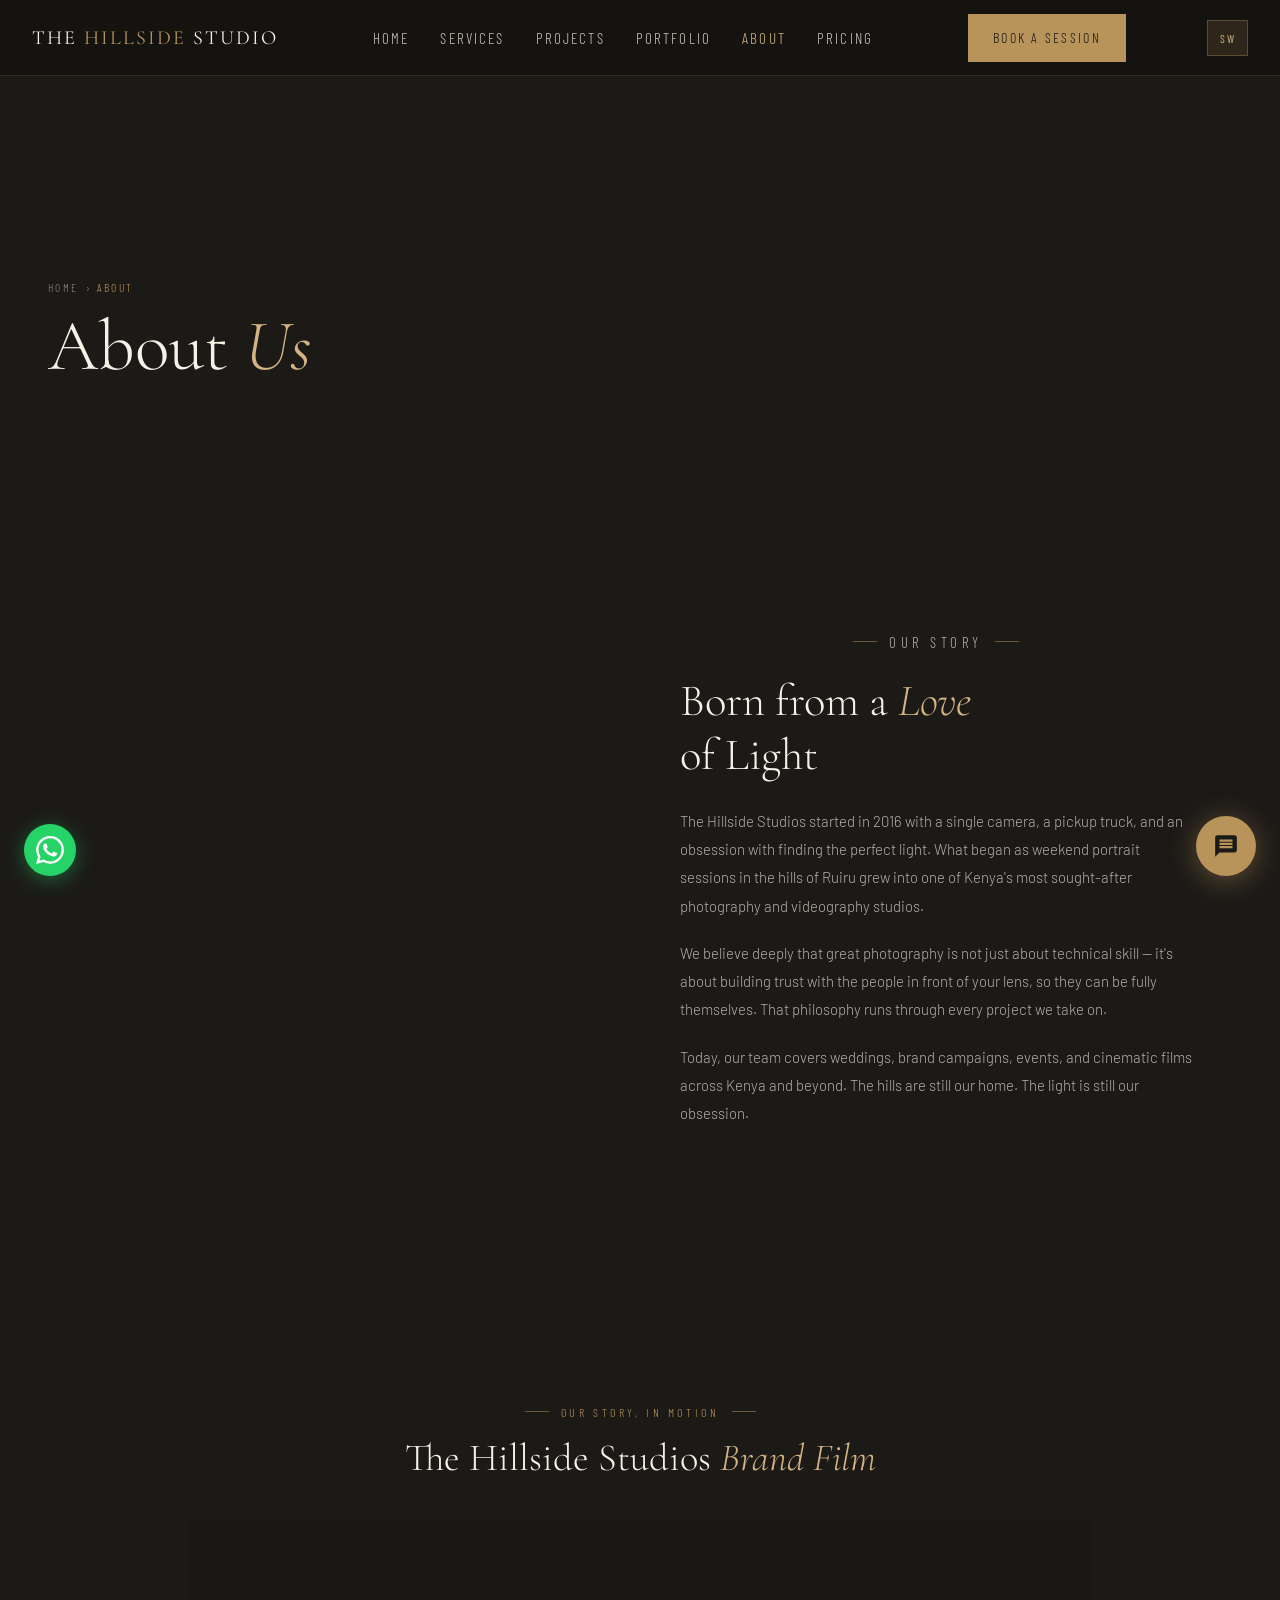
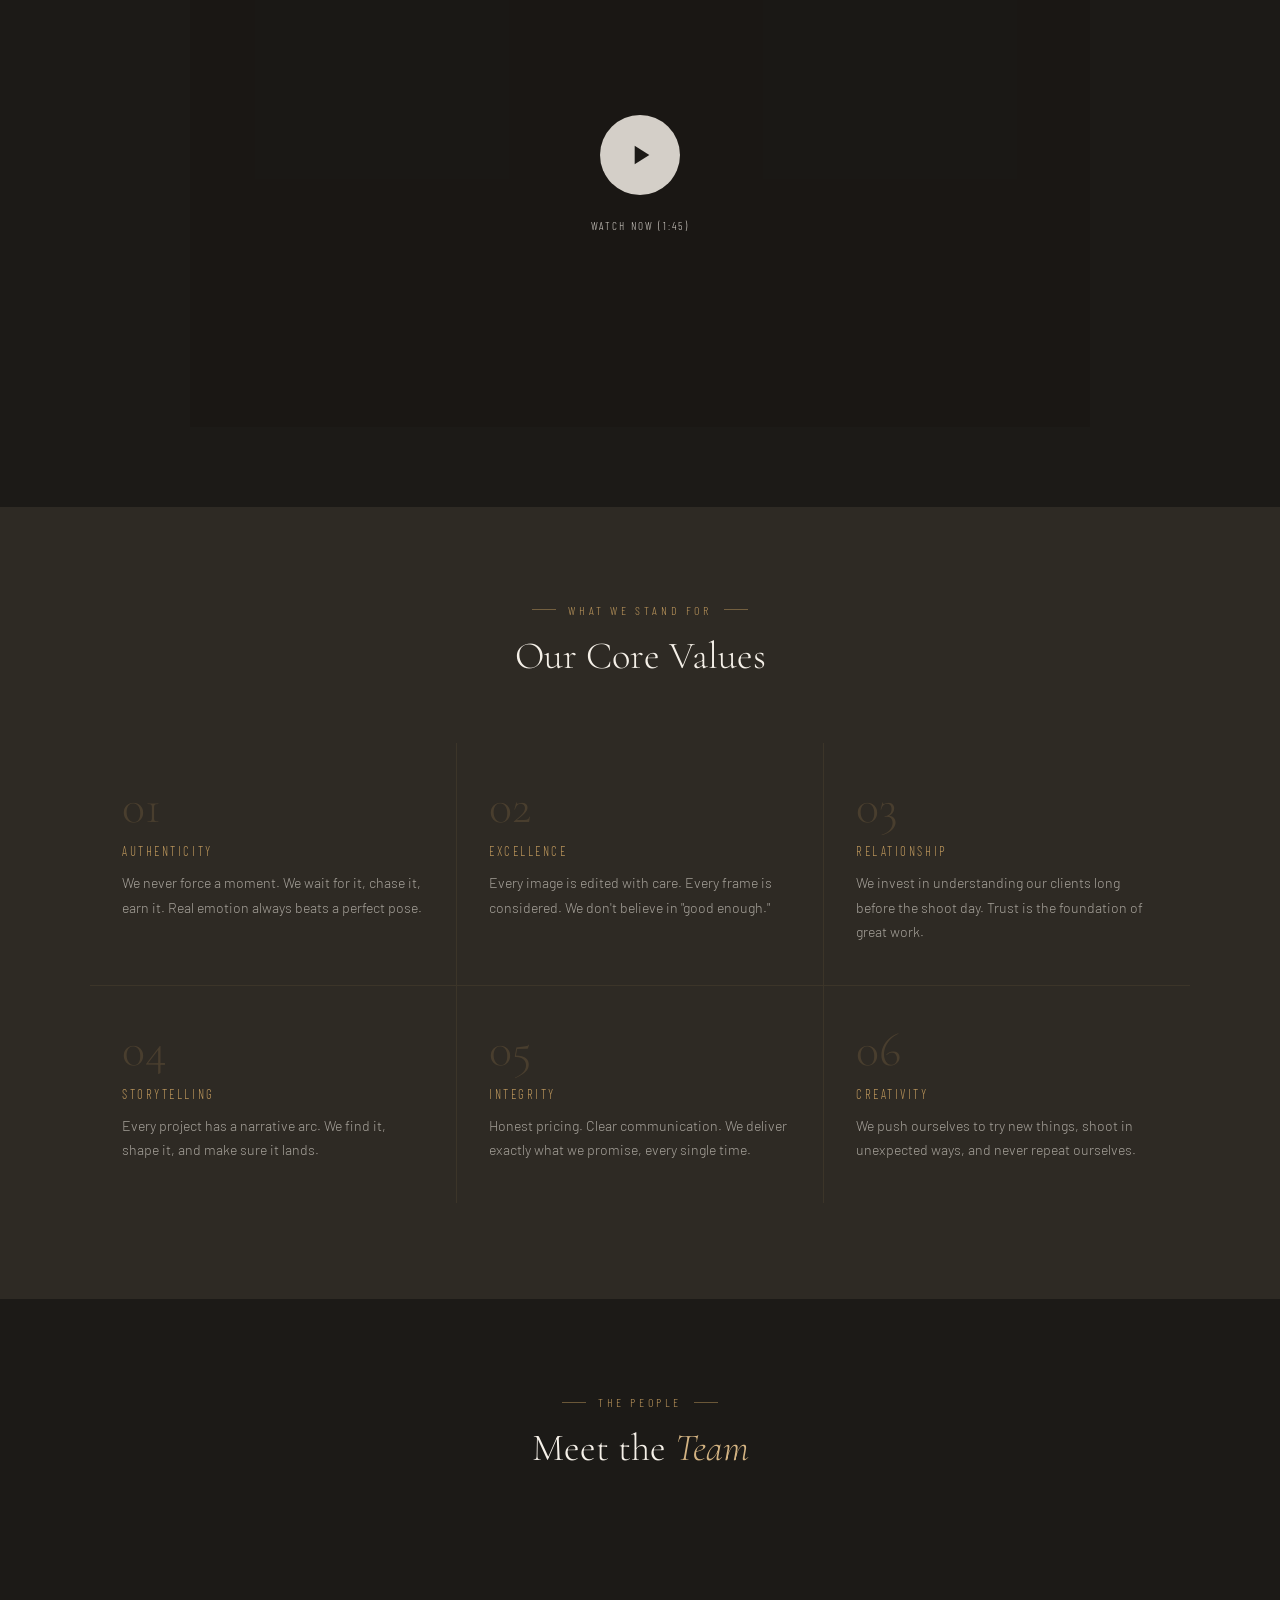
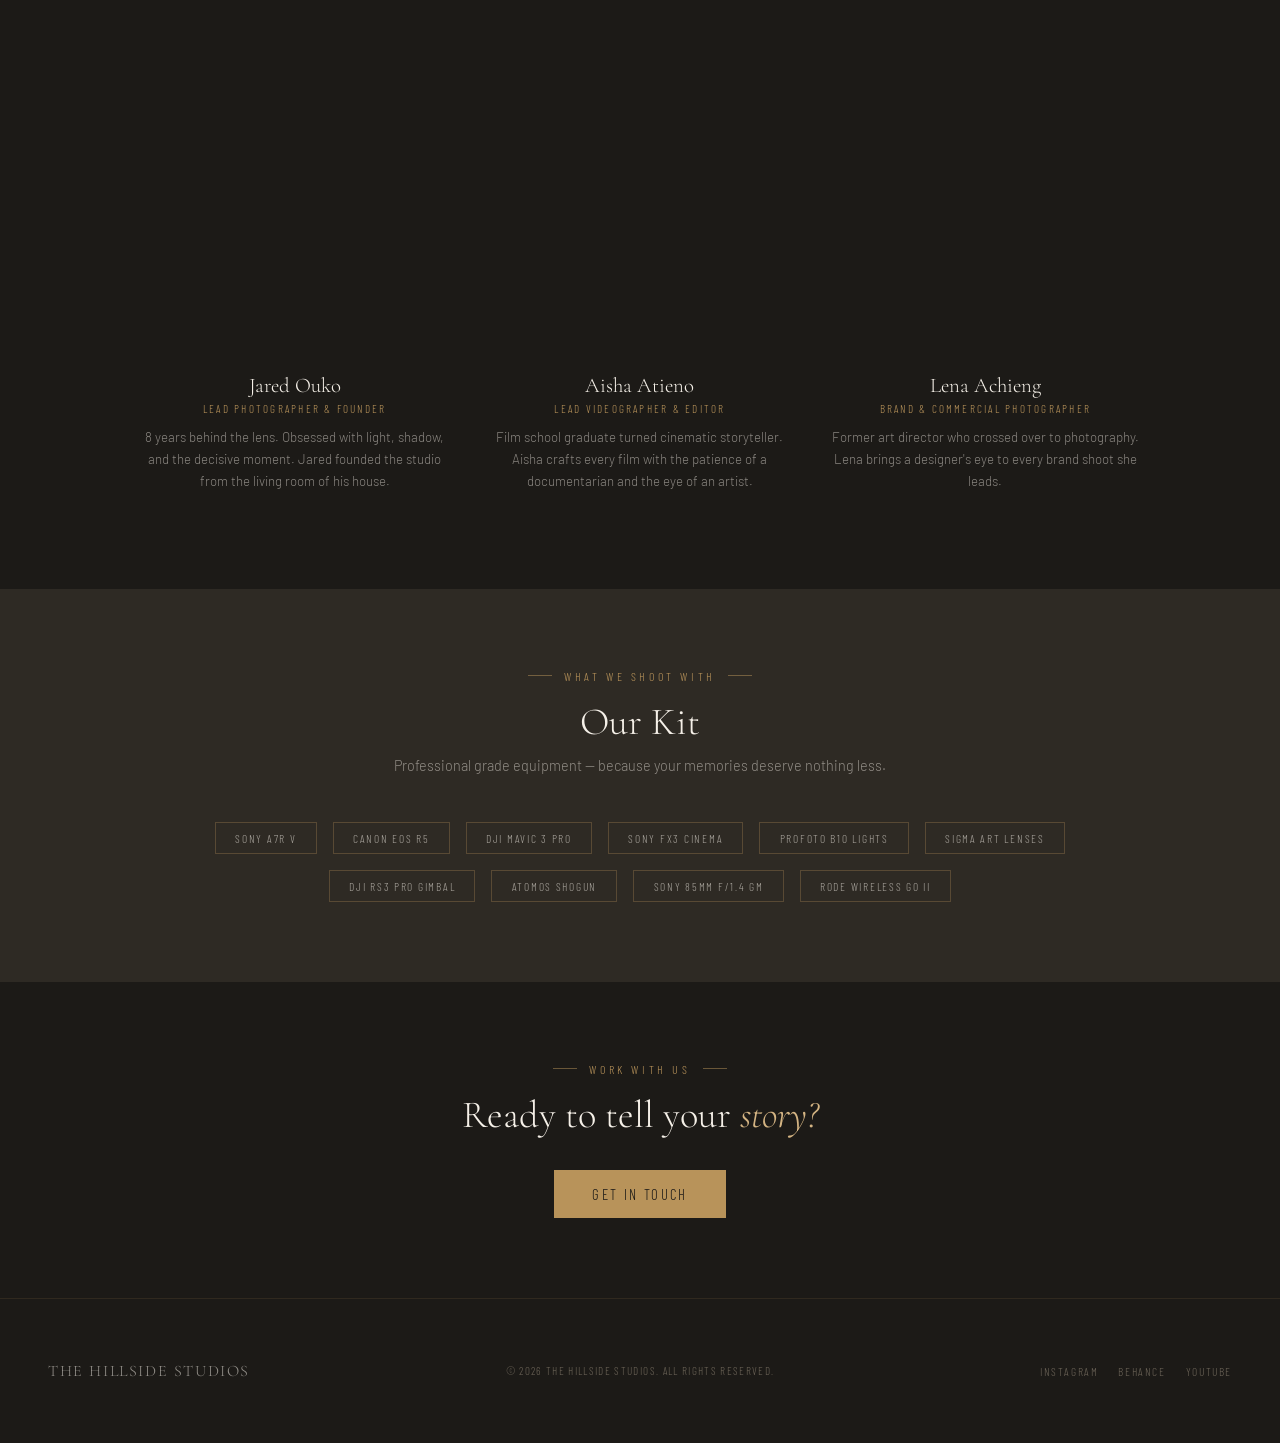
==== commit b413a5cd: "header changes" ====
--- a/about.html
+++ b/about.html
@@ -2,7 +2,7 @@
 <html lang="en">
 <head>
 <meta charset="UTF-8"/><meta name="viewport" content="width=device-width, initial-scale=1.0"/>
-<title>About — The Hillside Studio</title>
+<title>About — The Hillside Studios</title>
 <link rel="preconnect" href="https://fonts.googleapis.com"/><link rel="preconnect" href="https://fonts.gstatic.com" crossorigin/>
 <link href="https://fonts.googleapis.com/css2?family=Cormorant+Garamond:ital,wght@0,300;0,400;1,300;1,400&family=Barlow:wght@300;400;500&family=Barlow+Condensed:wght@300;400;500;600&display=swap" rel="stylesheet"/>
 <link rel="stylesheet" href="shared.css"/>
@@ -72,7 +72,7 @@
 <nav id="navbar" class="solid">
   <a href="index.html" class="nav-logo">The <span>Hillside</span> Studio</a>
   <ul class="nav-links">
-    <li><a href="index.html">Home</a></li><li><a href="services.html">Services</a></li><li><a href="projects.html">Projects</a></li><li><a href="portfolio.html">Portfolio</a></li><li><a href="about.html" class="active">About</a></li><li><a href="pricing.html">Pricing</a></li>
+    <li><a href="index.html" data-i18n="nav_home">Home</a></li><li><a href="services.html" data-i18n="nav_services">Services</a></li><li><a href="projects.html" data-i18n="nav_projects">Projects</a></li><li><a href="portfolio.html" data-i18n="nav_portfolio">Portfolio</a></li><li><a href="about.html" class="active" data-i18n="nav_about">About</a></li><li><a href="pricing.html" data-i18n="nav_pricing">Pricing</a></li>
   </ul>
   <a href="contact.html" class="nav-cta" data-i18n="nav_book">Book a Session</a>
   <button class="lang-toggle" aria-label="Toggle language">SW</button>
@@ -98,7 +98,7 @@
   <div class="mission-text">
     <p class="section-label reveal" style="text-align:left">Our Story</p>
     <h2 class="reveal reveal-delay-1">Born from a <em>Love</em><br>of Light</h2>
-    <p class="reveal reveal-delay-2">The Hillside Studio started in 2016 with a single camera, a pickup truck, and an obsession with finding the perfect light. What began as weekend portrait sessions in the hills of Ruiru grew into one of Kenya's most sought-after photography and videography studios.</p>
+    <p class="reveal reveal-delay-2">The Hillside Studios started in 2016 with a single camera, a pickup truck, and an obsession with finding the perfect light. What began as weekend portrait sessions in the hills of Ruiru grew into one of Kenya's most sought-after photography and videography studios.</p>
     <p class="reveal reveal-delay-2">We believe deeply that great photography is not just about technical skill — it's about building trust with the people in front of your lens, so they can be fully themselves. That philosophy runs through every project we take on.</p>
     <p class="reveal reveal-delay-2">Today, our team covers weddings, brand campaigns, events, and cinematic films across Kenya and beyond. The hills are still our home. The light is still our obsession.</p>
   </div>
@@ -107,7 +107,7 @@
 <section class="brand-film">
   <div class="reveal">
     <p class="section-label">Our Story, In Motion</p>
-    <h2>The Hillside Studio <em>Brand Film</em></h2>
+    <h2>The Hillside Studios <em>Brand Film</em></h2>
     <a href="#" class="film-showcase">
       <div class="film-thumb"></div>
       <div class="film-overlay">
@@ -176,15 +176,15 @@
 </div>
 
 <footer class="site-footer">
-  <div class="footer-logo">The Hillside Studio</div>
-  <div class="footer-copy">© 2026 The Hillside Studio. All rights reserved.</div>
+  <div class="footer-logo">The Hillside Studios</div>
+  <div class="footer-copy">© 2026 The Hillside Studios. All rights reserved.</div>
   <div class="footer-social"><a href="#">Instagram</a><a href="#">Behance</a><a href="#">YouTube</a></div>
 </footer>
 
 <button class="wa-btn" id="waBtn" aria-label="WhatsApp" data-tooltip="Chat on WhatsApp"><svg viewBox="0 0 24 24"><path d="M17.472 14.382c-.297-.149-1.758-.867-2.03-.967-.273-.099-.471-.148-.67.15-.197.297-.767.966-.94 1.164-.173.199-.347.223-.644.075-.297-.15-1.255-.463-2.39-1.475-.883-.788-1.48-1.761-1.653-2.059-.173-.297-.018-.458.13-.606.134-.133.298-.347.446-.52.149-.174.198-.298.298-.497.099-.198.05-.371-.025-.52-.075-.149-.669-1.612-.916-2.207-.242-.579-.487-.5-.669-.51-.173-.008-.371-.01-.57-.01-.198 0-.52.074-.792.372-.272.297-1.04 1.016-1.04 2.479 0 1.462 1.065 2.875 1.213 3.074.149.198 2.096 3.2 5.077 4.487.709.306 1.262.489 1.694.625.712.227 1.36.195 1.871.118.571-.085 1.758-.719 2.006-1.413.248-.694.248-1.289.173-1.413-.074-.124-.272-.198-.57-.347m-5.421 7.403h-.004a9.87 9.87 0 01-5.031-1.378l-.361-.214-3.741.982.998-3.648-.235-.374a9.86 9.86 0 01-1.51-5.26c.001-5.45 4.436-9.884 9.888-9.884 2.64 0 5.122 1.03 6.988 2.898a9.825 9.825 0 012.893 6.994c-.003 5.45-4.437 9.884-9.885 9.884m8.413-18.297A11.815 11.815 0 0012.05 0C5.495 0 .16 5.335.157 11.892c0 2.096.547 4.142 1.588 5.945L.057 24l6.305-1.654a11.882 11.882 0 005.683 1.448h.005c6.554 0 11.89-5.335 11.893-11.893a11.821 11.821 0 00-3.48-8.413z"/></svg></button>
 <button class="chatbot-bubble" id="chatBubble"><svg viewBox="0 0 24 24"><path d="M20 2H4c-1.1 0-2 .9-2 2v18l4-4h14c1.1 0 2-.9 2-2V4c0-1.1-.9-2-2-2zm-2 12H6v-2h12v2zm0-3H6V9h12v2zm0-3H6V6h12v2z"/></svg><span class="notif" id="chatNotif"></span></button>
 <div class="chatbot-window" id="chatWindow">
-  <div class="chatbot-header"><div class="chat-avatar">H</div><div class="chat-header-info"><div class="chat-header-name">Hilda — Studio Assistant</div><div class="chat-header-status">Online now</div></div><button class="chatbot-close" id="chatClose">✕</button></div>
+  <div class="chatbot-header"><div class="chat-avatar">H</div><div class="chat-header-info"><div class="chat-header-name">Hilda — Studios Assistant</div><div class="chat-header-status">Online now</div></div><button class="chatbot-close" id="chatClose">✕</button></div>
   <div class="chatbot-msgs" id="chatMsgs"><div class="msg bot">Want to know more about our team or studio? Ask me anything!</div></div>
   <div class="chat-suggestions" id="chatSuggestions"><button class="chat-suggestion">Meet the team</button><button class="chat-suggestion">Our photography style</button><button class="chat-suggestion">Book a session</button></div>
   <div class="chatbot-input-row"><input class="chatbot-input" id="chatInput" type="text" placeholder="Ask about the team…"/><button class="chatbot-send" id="chatSend">Send</button></div>
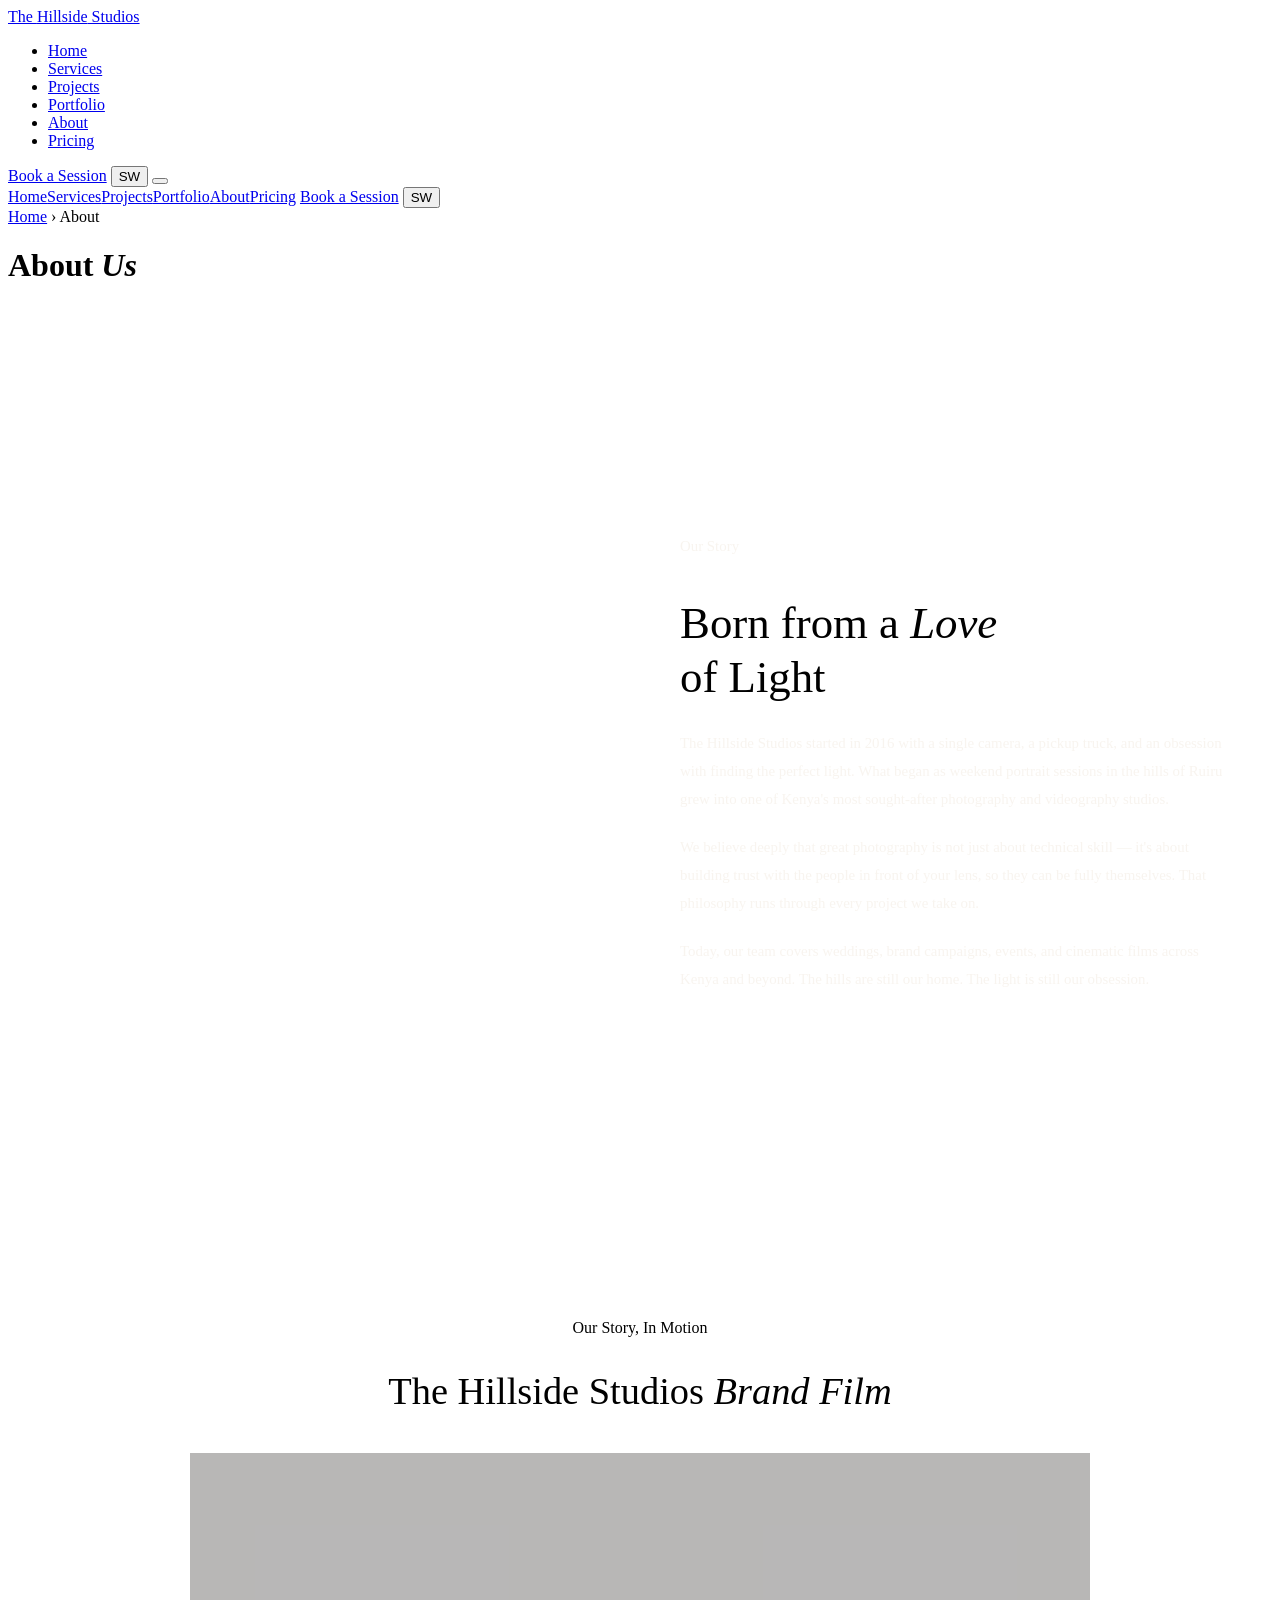
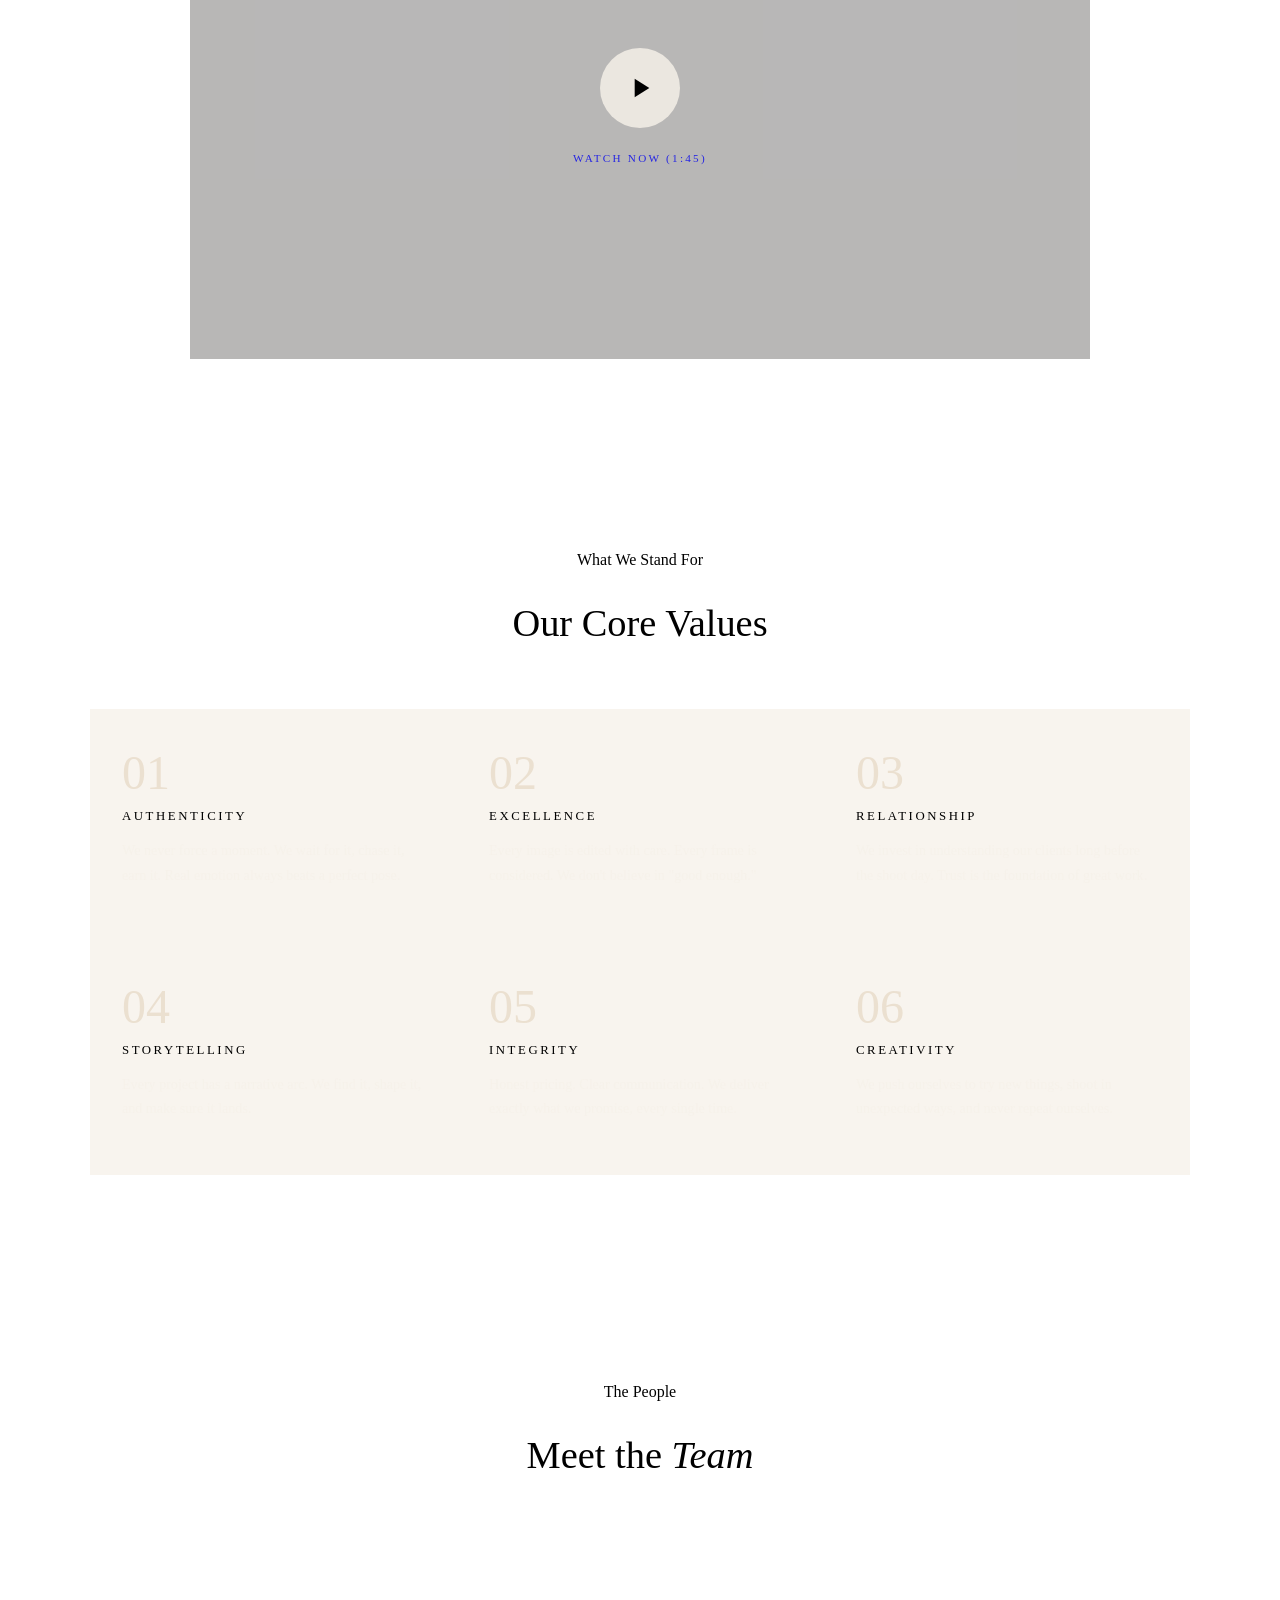
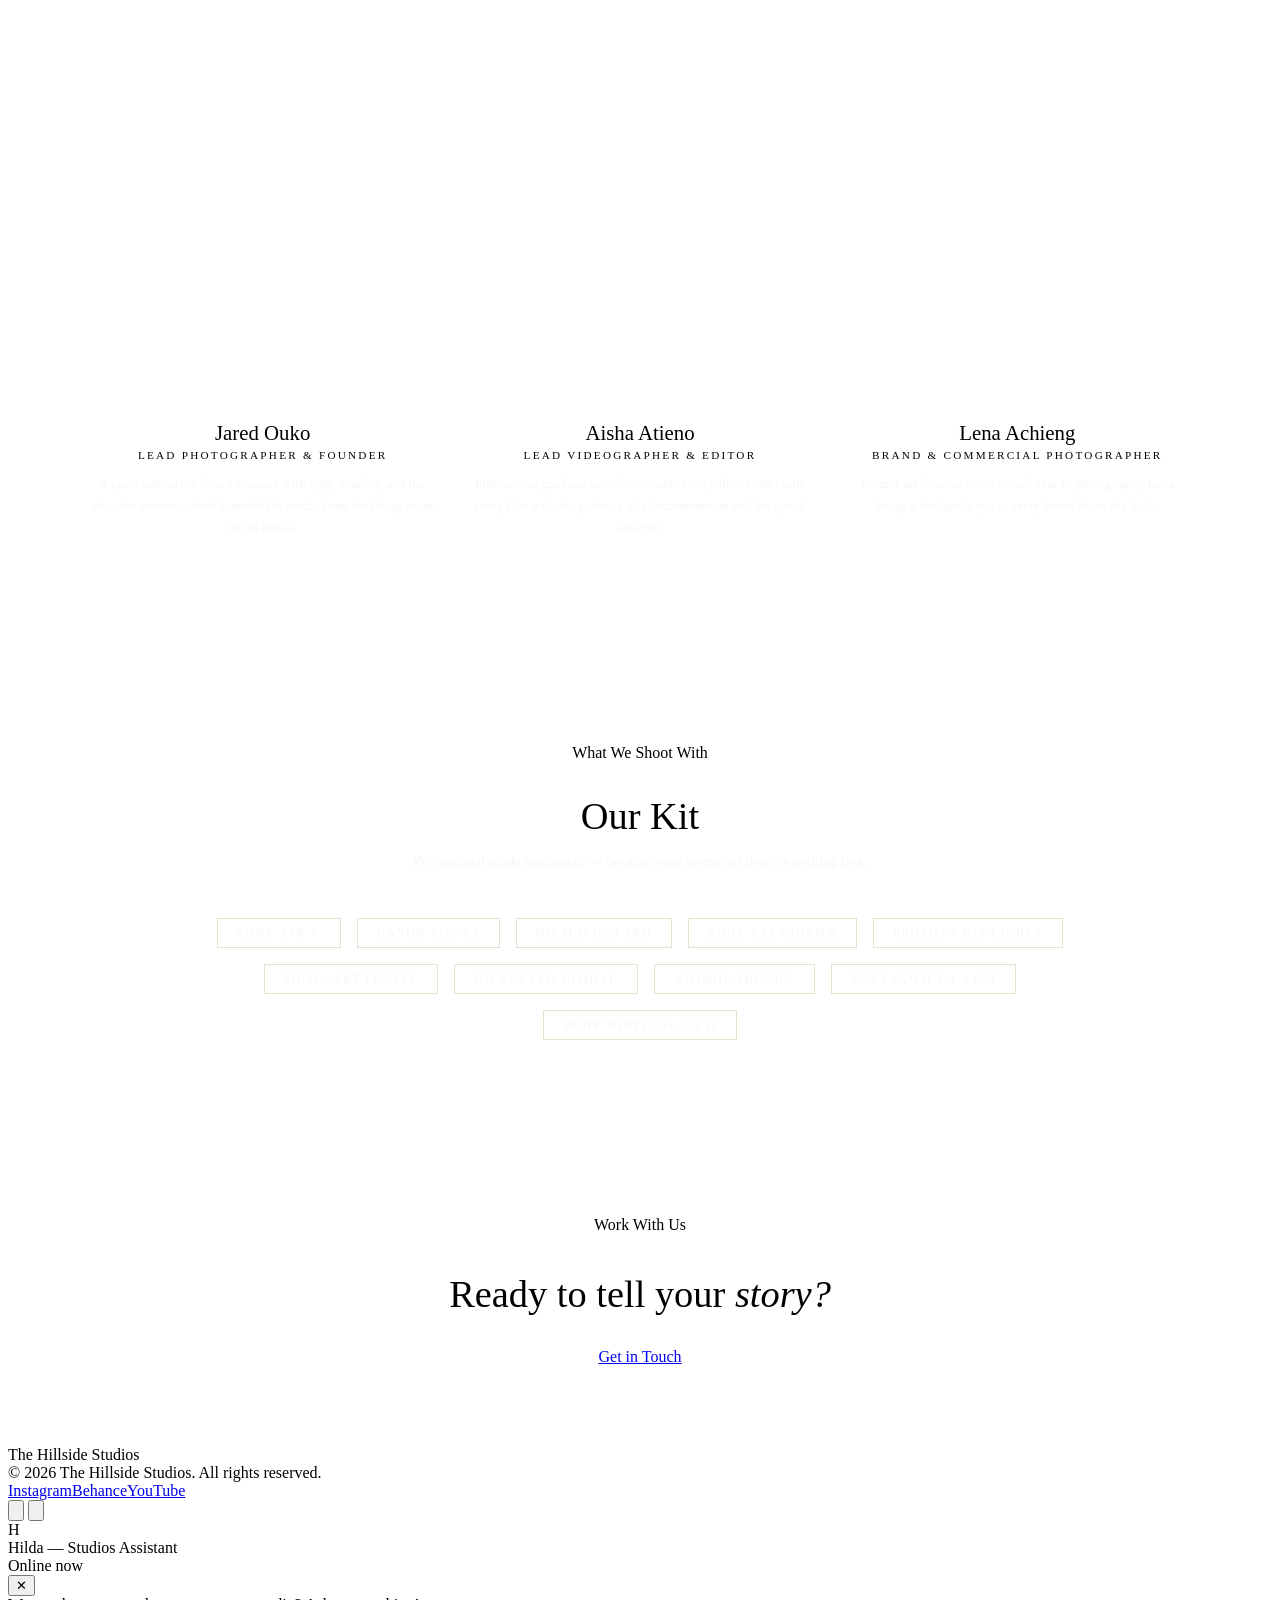
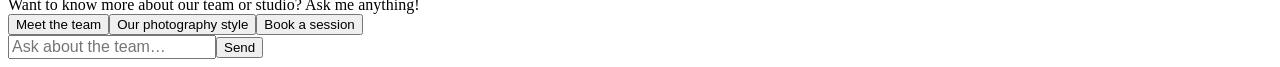
==== commit 62efd63b: "Reupload" ====
--- a/about.html
+++ b/about.html
@@ -70,7 +70,7 @@
 </head>
 <body>
 <nav id="navbar" class="solid">
-  <a href="index.html" class="nav-logo">The <span>Hillside</span> Studio</a>
+  <a href="index.html" class="nav-logo">The <span>Hillside</span> Studios</a>
   <ul class="nav-links">
     <li><a href="index.html" data-i18n="nav_home">Home</a></li><li><a href="services.html" data-i18n="nav_services">Services</a></li><li><a href="projects.html" data-i18n="nav_projects">Projects</a></li><li><a href="portfolio.html" data-i18n="nav_portfolio">Portfolio</a></li><li><a href="about.html" class="active" data-i18n="nav_about">About</a></li><li><a href="pricing.html" data-i18n="nav_pricing">Pricing</a></li>
   </ul>
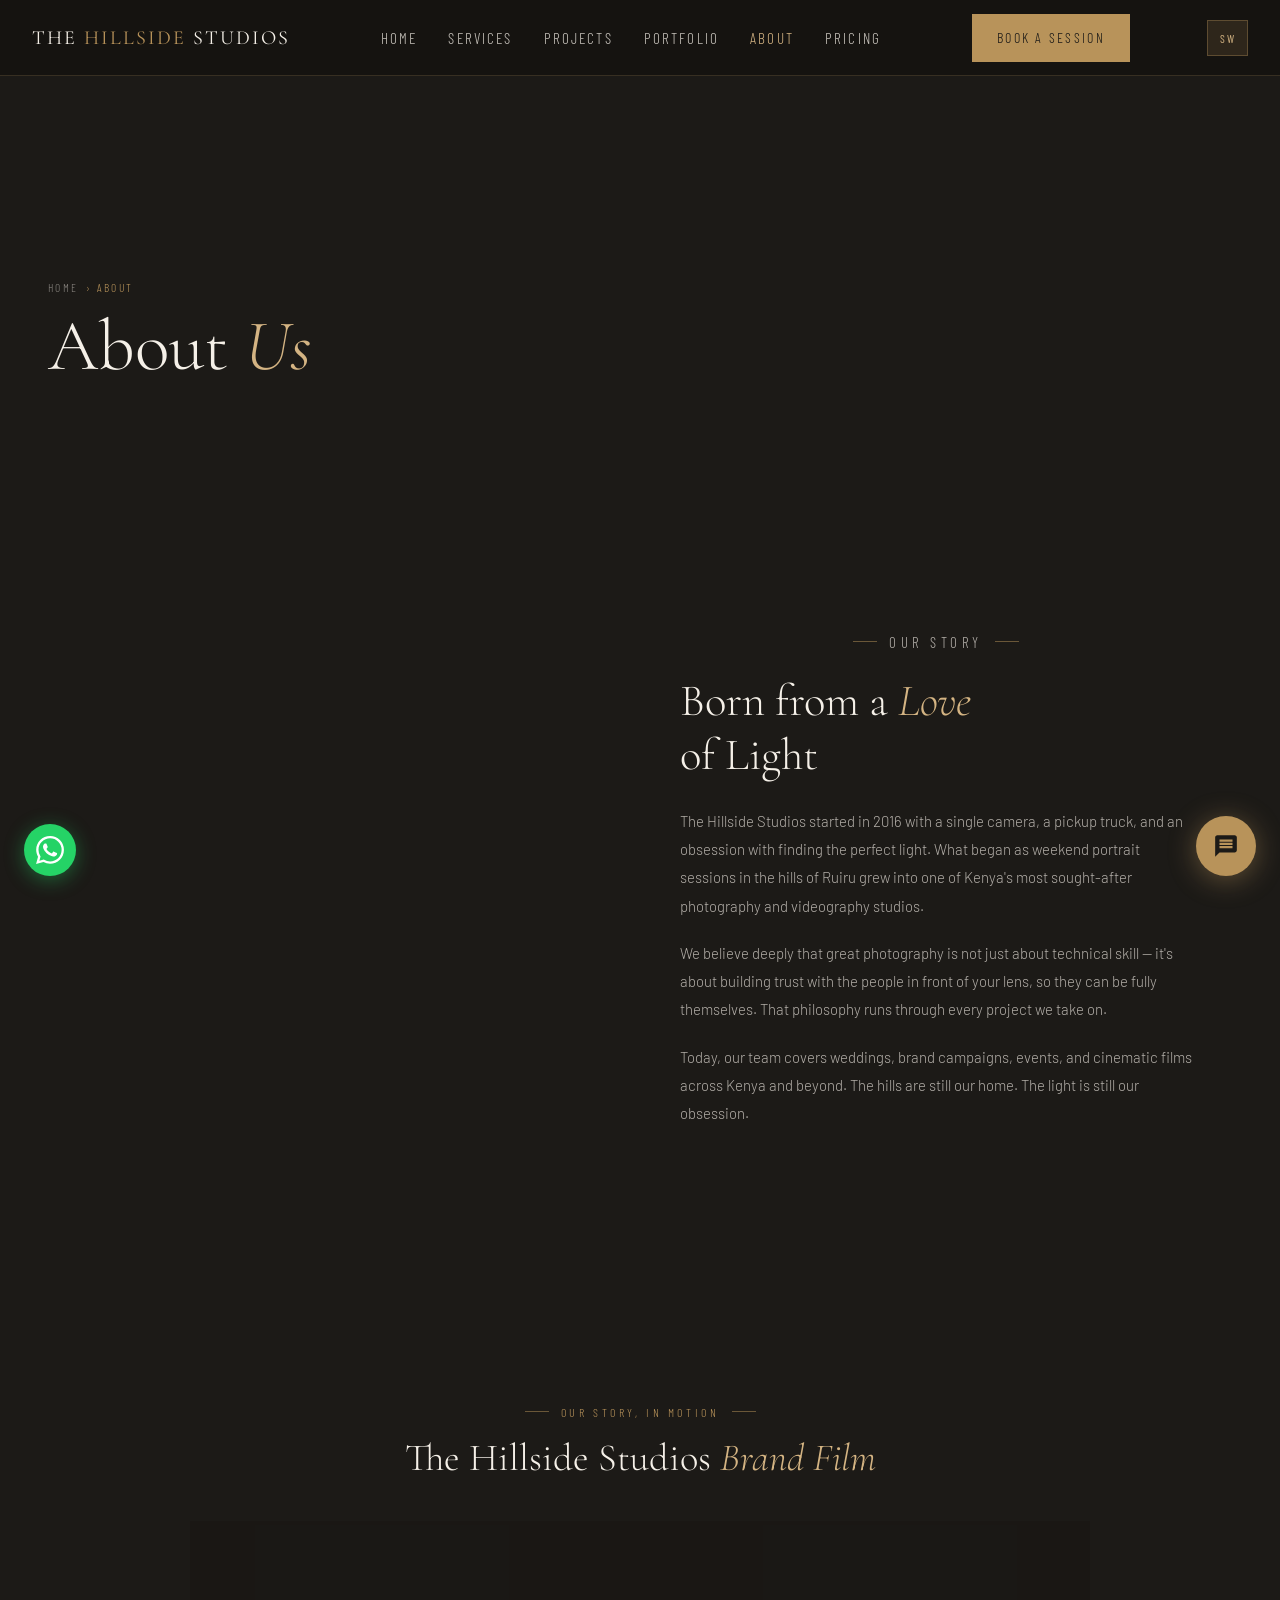
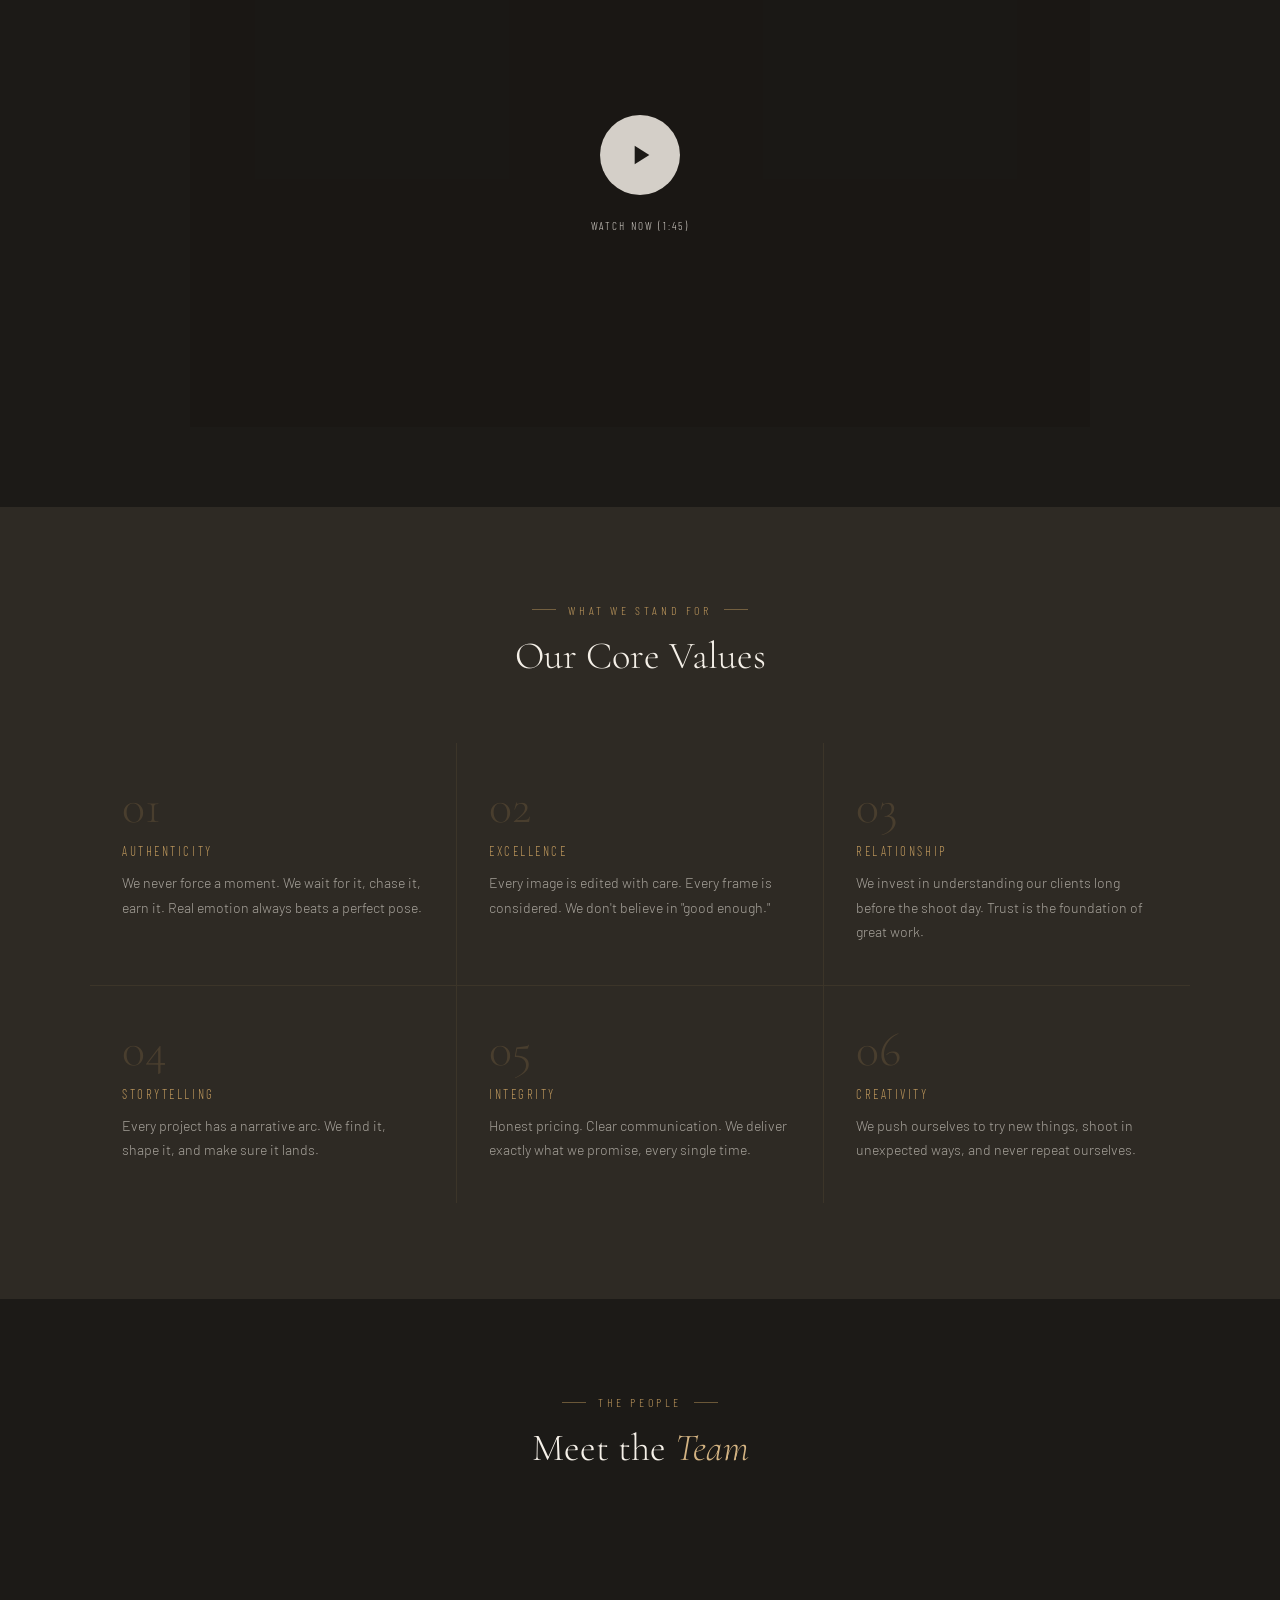
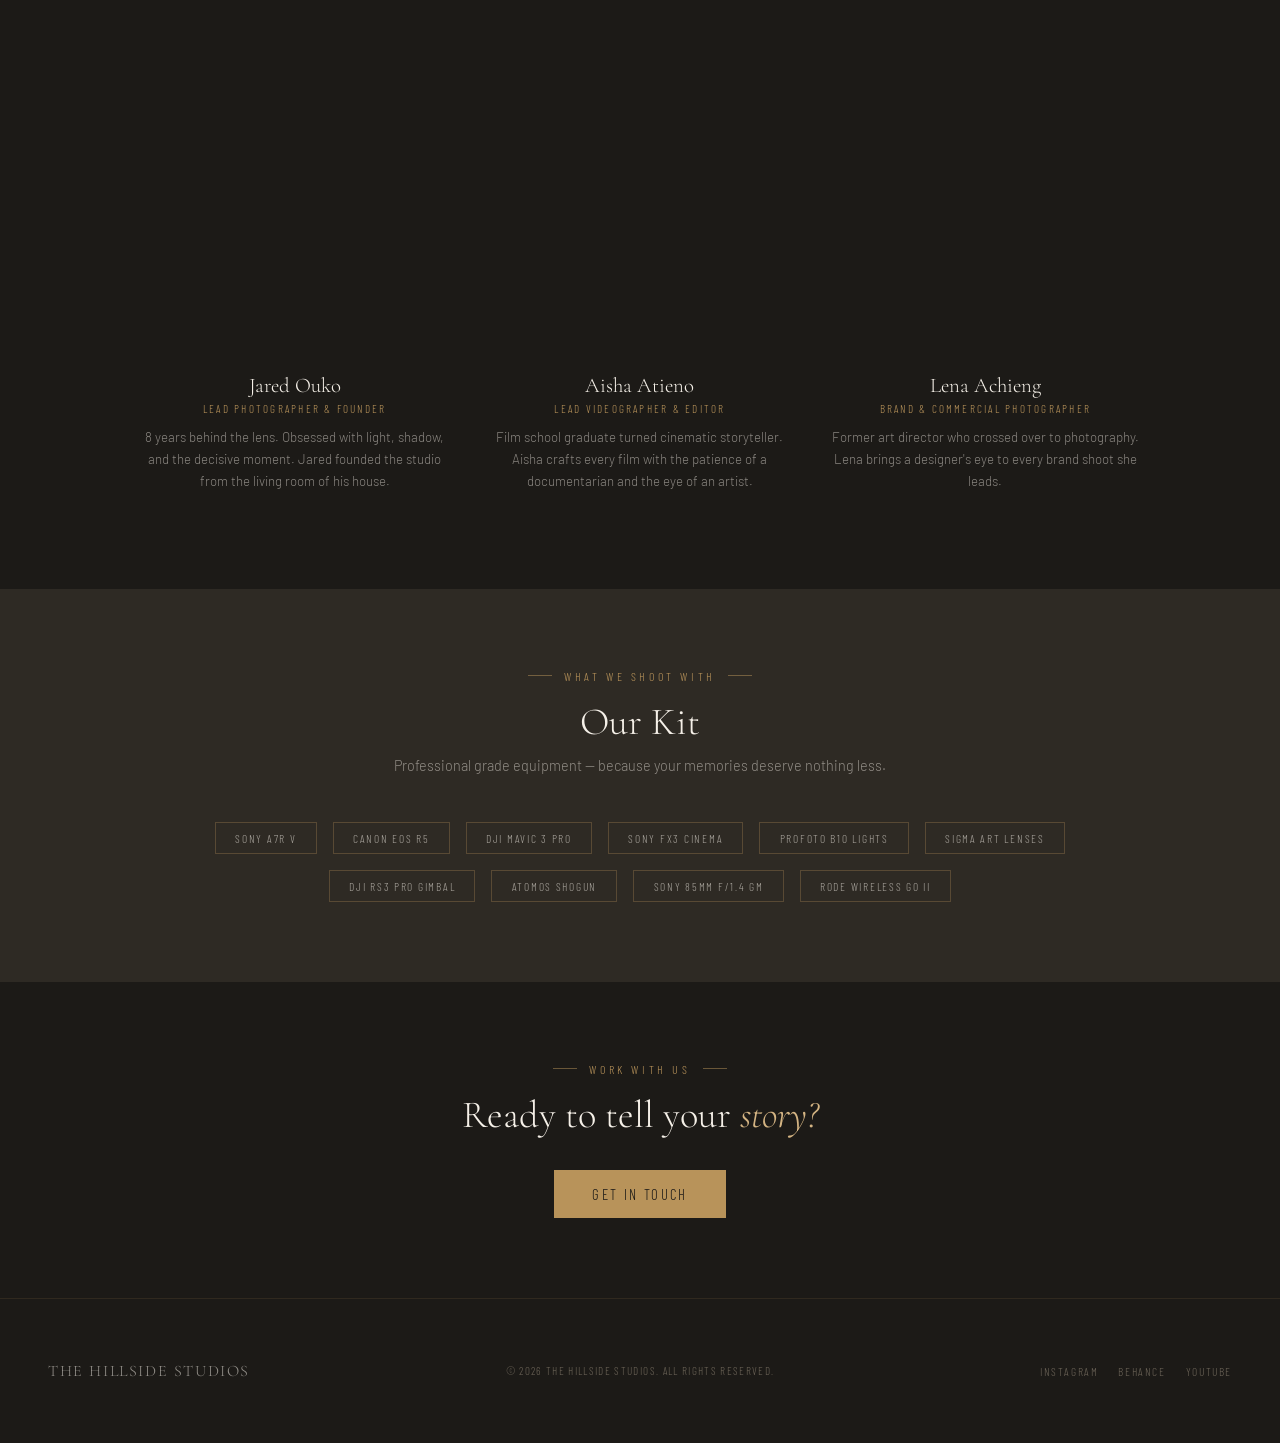
==== commit 3bd18fa4: "reupload 2" ====
--- a/about.html
+++ b/about.html
@@ -68,6 +68,7 @@
 }
 </style>
 </head>
+
 <body>
 <nav id="navbar" class="solid">
   <a href="index.html" class="nav-logo">The <span>Hillside</span> Studios</a>
--- a/shared.css
+++ b/shared.css
@@ -0,0 +1,655 @@
+/* ══════════════════════════════════════════════
+   THE HILLSIDE STUDIO — SHARED STYLES v2
+   Full responsive overhaul: mobile-first
+══════════════════════════════════════════════ */
+
+*, *::before, *::after { box-sizing: border-box; margin: 0; padding: 0; }
+
+
+:root {
+  --cream: #F5F0E8;
+  --charcoal: #1C1A17;
+  --dark-brown: #2E2A24;
+  --mid: #6B6357;
+  --accent: #B8935A;
+  --accent-light: #D4B483;
+  --accent-dark: #8C6B3A;
+  --font-serif: 'Cormorant Garamond', Georgia, serif;
+  --font-sans: 'Barlow', sans-serif;
+  --font-cond: 'Barlow Condensed', sans-serif;
+  /* spacing scale */
+  --space-xs: 0.5rem;
+  --space-sm: 1rem;
+  --space-md: 2rem;
+  --space-lg: 4rem;
+  --space-xl: 6rem;
+  /* touch targets */
+  --touch: 48px;
+}
+
+html { scroll-behavior: smooth; font-size: 16px; }
+body {
+  background: var(--charcoal);
+  color: var(--cream);
+  font-family: var(--font-sans);
+  font-weight: 300;
+  overflow-x: hidden;
+  -webkit-font-smoothing: antialiased;
+}
+
+/* ══ NAV ══ */
+nav {
+  position: fixed; top: 0; left: 0; right: 0; z-index: 200;
+  display: flex; align-items: center; justify-content: space-between;
+  padding: 1.4rem 2rem;
+  transition: background 0.4s ease, padding 0.4s ease, box-shadow 0.4s ease;
+}
+nav.scrolled, nav.solid {
+  background: rgba(22, 20, 17, 0.97);
+  backdrop-filter: blur(16px);
+  -webkit-backdrop-filter: blur(16px);
+  padding: 0.85rem 2rem;
+  box-shadow: 0 1px 0 rgba(184,147,90,0.18);
+}
+
+/* Logo — bigger, more readable */
+.nav-logo {
+  font-family: var(--font-serif);
+  font-size: 1.25rem;
+  font-weight: 400;
+  letter-spacing: 0.1em;
+  text-transform: uppercase;
+  color: var(--cream);
+  text-decoration: none;
+  line-height: 1;
+  flex-shrink: 0;
+  z-index: 210;
+}
+.nav-logo span { color: var(--accent); }
+
+/* Desktop links */
+.nav-links {
+  display: flex;
+  gap: 0.25rem;
+  list-style: none;
+}
+.nav-links a {
+  font-family: var(--font-cond);
+  font-size: 0.95rem;
+  letter-spacing: 0.14em;
+  text-transform: uppercase;
+  color: var(--cream);
+  text-decoration: none;
+  padding: 0.5rem 0.85rem;
+  opacity: 0.8;
+  transition: opacity 0.25s, color 0.25s;
+  min-height: var(--touch);
+  display: flex; align-items: center;
+}
+.nav-links a:hover, .nav-links a.active {
+  opacity: 1;
+  color: var(--accent-light);
+}
+
+/* CTA Button — desktop */
+.nav-cta {
+  font-family: var(--font-cond);
+  font-size: 0.88rem;
+  letter-spacing: 0.16em;
+  text-transform: uppercase;
+  color: var(--charcoal);
+  background: var(--accent);
+  padding: 0.7rem 1.6rem;
+  text-decoration: none;
+  min-height: var(--touch);
+  display: flex; align-items: center;
+  transition: background 0.25s, transform 0.2s;
+  white-space: nowrap;
+}
+.nav-cta:hover { background: var(--accent-light); transform: translateY(-1px); }
+
+/* ══ HAMBURGER ══ */
+.hamburger {
+  display: none;
+  flex-direction: column;
+  justify-content: center;
+  gap: 6px;
+  cursor: pointer;
+  background: none;
+  border: none;
+  padding: 10px;
+  z-index: 210;
+  min-width: var(--touch);
+  min-height: var(--touch);
+}
+.hamburger span {
+  display: block;
+  width: 28px; height: 2px;
+  background: var(--cream);
+  border-radius: 2px;
+  transition: transform 0.35s cubic-bezier(0.23,1,0.32,1), opacity 0.25s, width 0.3s;
+  transform-origin: center;
+}
+.hamburger.open span:nth-child(1) { transform: translateY(8px) rotate(45deg); }
+.hamburger.open span:nth-child(2) { opacity: 0; width: 0; }
+.hamburger.open span:nth-child(3) { transform: translateY(-8px) rotate(-45deg); }
+
+/* ══ MOBILE MENU OVERLAY ══ */
+.mobile-menu {
+  position: fixed; inset: 0; z-index: 190;
+  background: rgba(18, 16, 13, 0.99);
+  display: flex; flex-direction: column;
+  align-items: center; justify-content: center;
+  gap: 0;
+  opacity: 0; pointer-events: none;
+  transition: opacity 0.38s ease;
+  padding: 2rem;
+}
+.mobile-menu.open { opacity: 1; pointer-events: all; }
+
+.mobile-menu a {
+  font-family: var(--font-serif);
+  font-size: clamp(1.8rem, 7vw, 2.5rem);
+  font-weight: 300;
+  color: rgba(245,240,232,0.85);
+  text-decoration: none;
+  padding: 0.65rem 0;
+  width: 100%; text-align: center;
+  border-bottom: 1px solid rgba(184,147,90,0.1);
+  opacity: 0; transform: translateY(18px);
+  transition: opacity 0.4s, transform 0.4s, color 0.25s;
+}
+.mobile-menu a:first-child { border-top: 1px solid rgba(184,147,90,0.1); }
+.mobile-menu.open a { opacity: 1; transform: translateY(0); }
+.mobile-menu.open a:nth-child(1) { transition-delay: 0.08s; }
+.mobile-menu.open a:nth-child(2) { transition-delay: 0.13s; }
+.mobile-menu.open a:nth-child(3) { transition-delay: 0.18s; }
+.mobile-menu.open a:nth-child(4) { transition-delay: 0.23s; }
+.mobile-menu.open a:nth-child(5) { transition-delay: 0.28s; }
+.mobile-menu.open a:nth-child(6) { transition-delay: 0.33s; }
+.mobile-menu a:hover { color: var(--accent-light); }
+
+.mobile-menu .mob-cta {
+  font-family: var(--font-cond);
+  font-size: 0.95rem;
+  letter-spacing: 0.2em;
+  text-transform: uppercase;
+  color: var(--charcoal) !important;
+  background: var(--accent);
+  margin-top: 2rem;
+  padding: 1rem 2.5rem;
+  border: none !important;
+  border-radius: 0;
+  min-height: var(--touch);
+  display: inline-flex; align-items: center; justify-content: center;
+  width: auto;
+}
+
+/* ══ SHARED BUTTONS ══ */
+.btn-primary {
+  font-family: var(--font-cond);
+  font-size: 0.92rem;
+  letter-spacing: 0.16em;
+  text-transform: uppercase;
+  color: var(--charcoal);
+  background: var(--accent);
+  padding: 0.95rem 2.4rem;
+  text-decoration: none;
+  display: inline-flex; align-items: center; justify-content: center;
+  min-height: var(--touch);
+  transition: background 0.25s, transform 0.2s;
+  white-space: nowrap;
+}
+.btn-primary:hover { background: var(--accent-light); transform: translateY(-2px); }
+
+.btn-outline {
+  font-family: var(--font-cond);
+  font-size: 0.92rem;
+  letter-spacing: 0.16em;
+  text-transform: uppercase;
+  color: var(--cream);
+  border: 1px solid rgba(245,240,232,0.4);
+  padding: 0.95rem 2.4rem;
+  text-decoration: none;
+  display: inline-flex; align-items: center; justify-content: center;
+  min-height: var(--touch);
+  transition: border-color 0.25s, background 0.25s, transform 0.2s;
+  white-space: nowrap;
+}
+.btn-outline:hover {
+  border-color: var(--accent);
+  background: rgba(184,147,90,0.1);
+  transform: translateY(-2px);
+}
+
+/* ══ SECTION LABEL ══ */
+.section-label {
+  font-family: var(--font-cond);
+  font-size: 0.75rem;
+  letter-spacing: 0.3em;
+  text-transform: uppercase;
+  color: var(--accent);
+  margin-bottom: 1rem;
+  text-align: center;
+  display: flex; align-items: center; justify-content: center; gap: 0.75rem;
+}
+.section-label::before, .section-label::after {
+  content: ''; display: block;
+  width: 24px; height: 1px; background: var(--accent); opacity: 0.5;
+}
+
+/* ══ SCROLL REVEAL ══ */
+.reveal {
+  opacity: 0; transform: translateY(24px);
+  transition: opacity 0.75s ease, transform 0.75s ease;
+}
+.reveal.visible { opacity: 1; transform: translateY(0); }
+.reveal-delay-1 { transition-delay: 0.1s; }
+.reveal-delay-2 { transition-delay: 0.2s; }
+.reveal-delay-3 { transition-delay: 0.3s; }
+.reveal-delay-4 { transition-delay: 0.4s; }
+
+/* ══ PAGE HERO (inner pages) ══ */
+.page-hero {
+  height: clamp(320px, 50vh, 520px);
+  position: relative;
+  display: flex; align-items: flex-end;
+  padding: 0 clamp(1.5rem, 5vw, 3rem) clamp(2.5rem, 5vw, 4rem);
+  overflow: hidden;
+  margin-top: 0;
+}
+.page-hero-bg {
+  position: absolute; inset: 0;
+  background-size: cover; background-position: center;
+}
+.page-hero-overlay {
+  position: absolute; inset: 0;
+  background: linear-gradient(to bottom, rgba(28,26,23,0.35) 0%, rgba(28,26,23,0.88) 100%);
+}
+.page-hero-content { position: relative; z-index: 2; }
+.page-hero-content h1 {
+  font-family: var(--font-serif);
+  font-size: clamp(2.4rem, 6vw, 4.5rem);
+  font-weight: 300; line-height: 1.08;
+}
+.page-hero-content h1 em { color: var(--accent-light); font-style: italic; }
+
+.breadcrumb {
+  font-family: var(--font-cond);
+  font-size: 0.72rem;
+  letter-spacing: 0.2em;
+  text-transform: uppercase;
+  color: var(--accent);
+  margin-bottom: 0.9rem;
+  display: flex; align-items: center; gap: 0.5rem;
+}
+.breadcrumb a { color: rgba(245,240,232,0.5); text-decoration: none; transition: color 0.2s; }
+.breadcrumb a:hover { color: var(--accent); }
+.breadcrumb span { opacity: 0.4; }
+
+/* ══ CHATBOT ══ */
+.chatbot-bubble {
+  position: fixed; bottom: 1.5rem; right: 1.5rem; z-index: 500;
+  width: 60px; height: 60px; border-radius: 50%;
+  background: var(--accent); border: none; cursor: pointer;
+  display: flex; align-items: center; justify-content: center;
+  box-shadow: 0 4px 28px rgba(184,147,90,0.45);
+  transition: transform 0.3s, box-shadow 0.3s;
+}
+.chatbot-bubble:hover { transform: scale(1.08); box-shadow: 0 6px 36px rgba(184,147,90,0.6); }
+.chatbot-bubble:active { transform: scale(0.96); }
+.chatbot-bubble svg { width: 26px; height: 26px; fill: var(--charcoal); }
+.chatbot-bubble .notif {
+  position: absolute; top: 3px; right: 3px;
+  width: 12px; height: 12px; background: #e05252; border-radius: 50%;
+  border: 2px solid var(--charcoal);
+  display: none;
+  animation: pulse 2s infinite;
+}
+@keyframes pulse { 0%,100%{transform:scale(1)} 50%{transform:scale(1.2)} }
+
+.chatbot-window {
+  position: fixed;
+  bottom: 5.5rem; right: 1.5rem;
+  z-index: 500;
+  width: min(380px, calc(100vw - 2rem));
+  max-height: min(580px, calc(100vh - 8rem));
+  background: var(--dark-brown);
+  border: 1px solid rgba(184,147,90,0.22);
+  display: flex; flex-direction: column;
+  opacity: 0; pointer-events: none;
+  transform: translateY(14px) scale(0.97);
+  transition: opacity 0.32s ease, transform 0.32s ease;
+  overflow: hidden;
+  box-shadow: 0 16px 48px rgba(0,0,0,0.5);
+}
+.chatbot-window.open { opacity: 1; pointer-events: all; transform: translateY(0) scale(1); }
+
+.chatbot-header {
+  display: flex; align-items: center; gap: 0.75rem;
+  padding: 0.9rem 1.1rem;
+  background: rgba(184,147,90,0.1);
+  border-bottom: 1px solid rgba(184,147,90,0.15);
+  flex-shrink: 0;
+}
+.chat-avatar {
+  width: 36px; height: 36px; border-radius: 50%;
+  background: var(--accent); flex-shrink: 0;
+  display: flex; align-items: center; justify-content: center;
+  font-family: var(--font-serif); font-size: 1.1rem;
+  color: var(--charcoal); font-weight: 400;
+}
+.chat-header-info { flex: 1; min-width: 0; }
+.chat-header-name {
+  font-family: var(--font-cond); font-size: 0.82rem;
+  letter-spacing: 0.1em; text-transform: uppercase; color: var(--cream);
+}
+.chat-header-status {
+  font-size: 0.72rem; color: #6dc97a; margin-top: 2px;
+  display: flex; align-items: center; gap: 0.4rem;
+}
+.chat-header-status::before {
+  content: ''; display: block; width: 7px; height: 7px;
+  background: #6dc97a; border-radius: 50%;
+  animation: pulse 2.5s infinite;
+}
+.chatbot-close {
+  background: none; border: none; cursor: pointer;
+  color: var(--mid); font-size: 1.4rem; line-height: 1;
+  padding: 6px; min-width: 36px; min-height: 36px;
+  display: flex; align-items: center; justify-content: center;
+  transition: color 0.2s;
+}
+.chatbot-close:hover { color: var(--cream); }
+
+.chatbot-msgs {
+  flex: 1; overflow-y: auto; padding: 1rem;
+  display: flex; flex-direction: column; gap: 0.7rem;
+  scroll-behavior: smooth;
+  scrollbar-width: thin;
+  scrollbar-color: rgba(184,147,90,0.2) transparent;
+  overscroll-behavior: contain;
+}
+.msg {
+  max-width: 88%; font-size: 0.875rem; line-height: 1.6;
+  padding: 0.7rem 1rem;
+  animation: msgIn 0.28s ease;
+}
+@keyframes msgIn { from{opacity:0;transform:translateY(6px)} to{opacity:1;transform:translateY(0)} }
+.msg.bot {
+  background: rgba(255,255,255,0.05);
+  color: var(--cream); align-self: flex-start;
+  border-left: 2px solid var(--accent);
+}
+.msg.user {
+  background: var(--accent); color: var(--charcoal);
+  align-self: flex-end; font-weight: 400;
+}
+.msg.typing {
+  display: flex; gap: 5px; align-items: center;
+  padding: 0.85rem 1rem; background: rgba(255,255,255,0.05);
+  border-left: 2px solid var(--accent); align-self: flex-start;
+}
+.dot { width: 7px; height: 7px; background: var(--mid); border-radius: 50%; animation: blink 1.2s infinite; }
+.dot:nth-child(2) { animation-delay: 0.2s; }
+.dot:nth-child(3) { animation-delay: 0.4s; }
+@keyframes blink { 0%,80%,100%{opacity:0.3} 40%{opacity:1} }
+
+.chat-suggestions {
+  display: flex; flex-wrap: wrap; gap: 0.4rem;
+  padding: 0.5rem 1rem 0.6rem;
+  flex-shrink: 0;
+}
+.chat-suggestion {
+  font-family: var(--font-cond); font-size: 0.72rem;
+  letter-spacing: 0.06em; text-transform: uppercase;
+  background: transparent; border: 1px solid rgba(184,147,90,0.32);
+  color: var(--accent-light); padding: 0.4rem 0.85rem; cursor: pointer;
+  transition: background 0.22s, border-color 0.22s;
+  min-height: 36px; display: flex; align-items: center;
+}
+.chat-suggestion:hover { background: rgba(184,147,90,0.12); border-color: var(--accent); }
+
+.chatbot-input-row {
+  display: flex; border-top: 1px solid rgba(184,147,90,0.15); flex-shrink: 0;
+}
+.chatbot-input {
+  flex: 1; background: transparent; border: none; outline: none;
+  padding: 0.9rem 1rem;
+  font-family: var(--font-sans); font-size: 0.92rem;
+  color: var(--cream); font-weight: 300;
+  min-height: var(--touch);
+}
+.chatbot-input::placeholder { color: var(--mid); }
+.chatbot-send {
+  background: var(--accent); border: none; cursor: pointer;
+  padding: 0 1.2rem; color: var(--charcoal);
+  font-family: var(--font-cond); font-size: 0.8rem;
+  letter-spacing: 0.1em; text-transform: uppercase;
+  min-width: 60px; min-height: var(--touch);
+  transition: background 0.22s;
+  flex-shrink: 0;
+}
+.chatbot-send:hover { background: var(--accent-light); }
+.chatbot-send:active { background: var(--accent-dark); }
+
+/* ══ FOOTER ══ */
+.site-footer {
+  padding: clamp(2rem, 4vw, 3rem);
+  display: grid;
+  grid-template-columns: 1fr auto 1fr;
+  align-items: center;
+  border-top: 1px solid rgba(184,147,90,0.12);
+  gap: 1rem;
+}
+.footer-logo {
+  font-family: var(--font-serif); font-size: 1rem;
+  letter-spacing: 0.1em; text-transform: uppercase;
+  color: var(--cream); opacity: 0.55;
+}
+.footer-copy {
+  font-family: var(--font-cond); font-size: 0.7rem;
+  letter-spacing: 0.12em; text-transform: uppercase;
+  color: var(--mid); text-align: center;
+}
+.footer-social {
+  display: flex; gap: 1.25rem; justify-content: flex-end;
+}
+.footer-social a {
+  font-family: var(--font-cond); font-size: 0.72rem;
+  letter-spacing: 0.14em; text-transform: uppercase;
+  color: var(--mid); text-decoration: none;
+  transition: color 0.25s;
+  min-height: var(--touch); display: flex; align-items: center;
+}
+.footer-social a:hover { color: var(--accent); }
+
+/* ══ RESPONSIVE BREAKPOINTS ══ */
+
+/* Tablet: hide desktop links, show hamburger */
+@media (max-width: 900px) {
+  .nav-links { display: none; }
+  .nav-cta { display: none; }
+  .hamburger { display: flex; }
+
+  .site-footer {
+    grid-template-columns: 1fr;
+    text-align: center;
+    gap: 1rem;
+  }
+  .footer-social { justify-content: center; }
+}
+
+/* Mobile */
+@media (max-width: 600px) {
+  nav { padding: 1rem 1.25rem; }
+  nav.scrolled, nav.solid { padding: 0.75rem 1.25rem; }
+
+  .nav-logo { font-size: 1.1rem; }
+
+  .page-hero { padding: 0 1.25rem 2.5rem; }
+
+  .chatbot-bubble { bottom: 1.25rem; right: 1.25rem; width: 56px; height: 56px; }
+  .chatbot-window { bottom: 5rem; right: 0.75rem; width: calc(100vw - 1.5rem); }
+
+  .site-footer { padding: 2rem 1.25rem; }
+
+  .btn-primary, .btn-outline {
+    font-size: 0.85rem; padding: 0.9rem 1.8rem;
+  }
+}
+
+/* Very small phones */
+@media (max-width: 380px) {
+  .nav-logo { font-size: 1rem; letter-spacing: 0.06em; }
+}
+
+/* ══════════════════════════════════════════════
+   WHATSAPP BUTTON + LANGUAGE TOGGLE — v3
+══════════════════════════════════════════════ */
+
+/* WhatsApp float button */
+.wa-btn {
+  position: fixed;
+  bottom: 1.5rem;
+  left: 1.5rem;
+  z-index: 499;
+  width: 52px; height: 52px;
+  border-radius: 50%;
+  background: #25D366;
+  border: none; cursor: pointer;
+  display: flex; align-items: center; justify-content: center;
+  box-shadow: 0 4px 20px rgba(37,211,102,0.4);
+  transition: transform 0.3s, box-shadow 0.3s;
+}
+.wa-btn:hover { transform: scale(1.1); box-shadow: 0 6px 28px rgba(37,211,102,0.55); }
+.wa-btn:active { transform: scale(0.95); }
+.wa-btn svg { width: 28px; height: 28px; fill: #fff; }
+
+/* Tooltip on hover */
+.wa-btn::before {
+  content: attr(data-tooltip);
+  position: absolute;
+  left: calc(100% + 10px);
+  top: 50%; transform: translateY(-50%);
+  background: rgba(22,20,17,0.95);
+  color: var(--cream);
+  font-family: var(--font-cond);
+  font-size: 0.68rem;
+  letter-spacing: 0.12em;
+  text-transform: uppercase;
+  white-space: nowrap;
+  padding: 0.4rem 0.75rem;
+  border: 1px solid rgba(184,147,90,0.2);
+  opacity: 0;
+  pointer-events: none;
+  transition: opacity 0.25s;
+}
+.wa-btn:hover::before { opacity: 1; }
+
+/* Stack adjustment when both chatbot + wa visible */
+.chatbot-bubble { bottom: 1.5rem; }
+@media (max-width: 600px) {
+  .wa-btn { bottom: 1.25rem; left: 1.25rem; width: 48px; height: 48px; }
+  .wa-btn::before { display: none; }
+  .chatbot-bubble { bottom: 1.25rem; right: 1.25rem; }
+}
+
+/* Language toggle button */
+.lang-toggle {
+  background: rgba(184,147,90,0.15);
+  border: 1px solid rgba(184,147,90,0.35);
+  color: var(--accent-light);
+  font-family: var(--font-cond);
+  font-size: 0.72rem;
+  letter-spacing: 0.18em;
+  text-transform: uppercase;
+  padding: 0.38rem 0.7rem;
+  cursor: pointer;
+  transition: background 0.25s, border-color 0.25s, color 0.25s;
+  min-height: 36px;
+  display: flex; align-items: center;
+}
+.lang-toggle:hover {
+  background: rgba(184,147,90,0.28);
+  border-color: var(--accent);
+  color: var(--cream);
+}
+
+/* Mobile lang toggle in menu */
+.mobile-menu .lang-toggle {
+  font-size: 0.85rem;
+  padding: 0.6rem 1.5rem;
+  margin-top: 0.5rem;
+  border-color: rgba(184,147,90,0.3);
+  background: transparent;
+}
+
+/* Success Modal (booking confirmation) */
+.success-modal-overlay {
+  position: fixed; inset: 0; z-index: 900;
+  background: rgba(18,16,13,0.88);
+  display: flex; align-items: center; justify-content: center;
+  padding: 1.5rem;
+  opacity: 0; pointer-events: none;
+  transition: opacity 0.35s ease;
+}
+.success-modal-overlay.open { opacity: 1; pointer-events: all; }
+
+.success-modal {
+  background: var(--dark-brown);
+  border: 1px solid rgba(184,147,90,0.25);
+  max-width: 480px; width: 100%;
+  padding: clamp(2rem,5vw,3rem);
+  text-align: center;
+  transform: translateY(20px) scale(0.97);
+  transition: transform 0.35s ease;
+  position: relative;
+}
+.success-modal-overlay.open .success-modal { transform: translateY(0) scale(1); }
+
+.success-icon {
+  width: 68px; height: 68px; border-radius: 50%;
+  background: rgba(74,124,89,0.18);
+  border: 1px solid rgba(74,124,89,0.45);
+  margin: 0 auto 1.5rem;
+  display: flex; align-items: center; justify-content: center;
+  font-size: 1.8rem;
+}
+.success-modal h2 {
+  font-family: var(--font-serif);
+  font-size: clamp(1.6rem,3.5vw,2.2rem);
+  font-weight: 300; line-height: 1.2;
+  margin-bottom: 0.75rem; color: var(--cream);
+}
+.success-modal h2 em { color: var(--accent-light); font-style: italic; }
+.success-modal p {
+  font-size: 0.9rem; line-height: 1.75;
+  color: rgba(245,240,232,0.62);
+  margin-bottom: 1.75rem;
+}
+.success-modal-name {
+  font-family: var(--font-cond); font-size: 0.72rem;
+  letter-spacing: 0.18em; text-transform: uppercase;
+  color: var(--accent); margin-bottom: 1.25rem;
+}
+.success-close {
+  background: var(--accent); border: none; cursor: pointer;
+  font-family: var(--font-cond); font-size: 0.82rem;
+  letter-spacing: 0.16em; text-transform: uppercase;
+  color: var(--charcoal); padding: 0.85rem 2rem;
+  min-height: 48px; transition: background 0.25s;
+}
+.success-close:hover { background: var(--accent-light); }
+.success-wa {
+  display: inline-flex; align-items: center; gap: 0.5rem;
+  font-family: var(--font-cond); font-size: 0.75rem;
+  letter-spacing: 0.14em; text-transform: uppercase;
+  color: #25D366; text-decoration: none;
+  margin-top: 1rem; padding: 0.7rem 1.5rem;
+  border: 1px solid rgba(37,211,102,0.35);
+  transition: background 0.25s, border-color 0.25s;
+  min-height: 44px;
+}
+.success-wa:hover { background: rgba(37,211,102,0.1); border-color: #25D366; }
+.success-actions { display: flex; gap: 0.75rem; justify-content: center; flex-wrap: wrap; }
